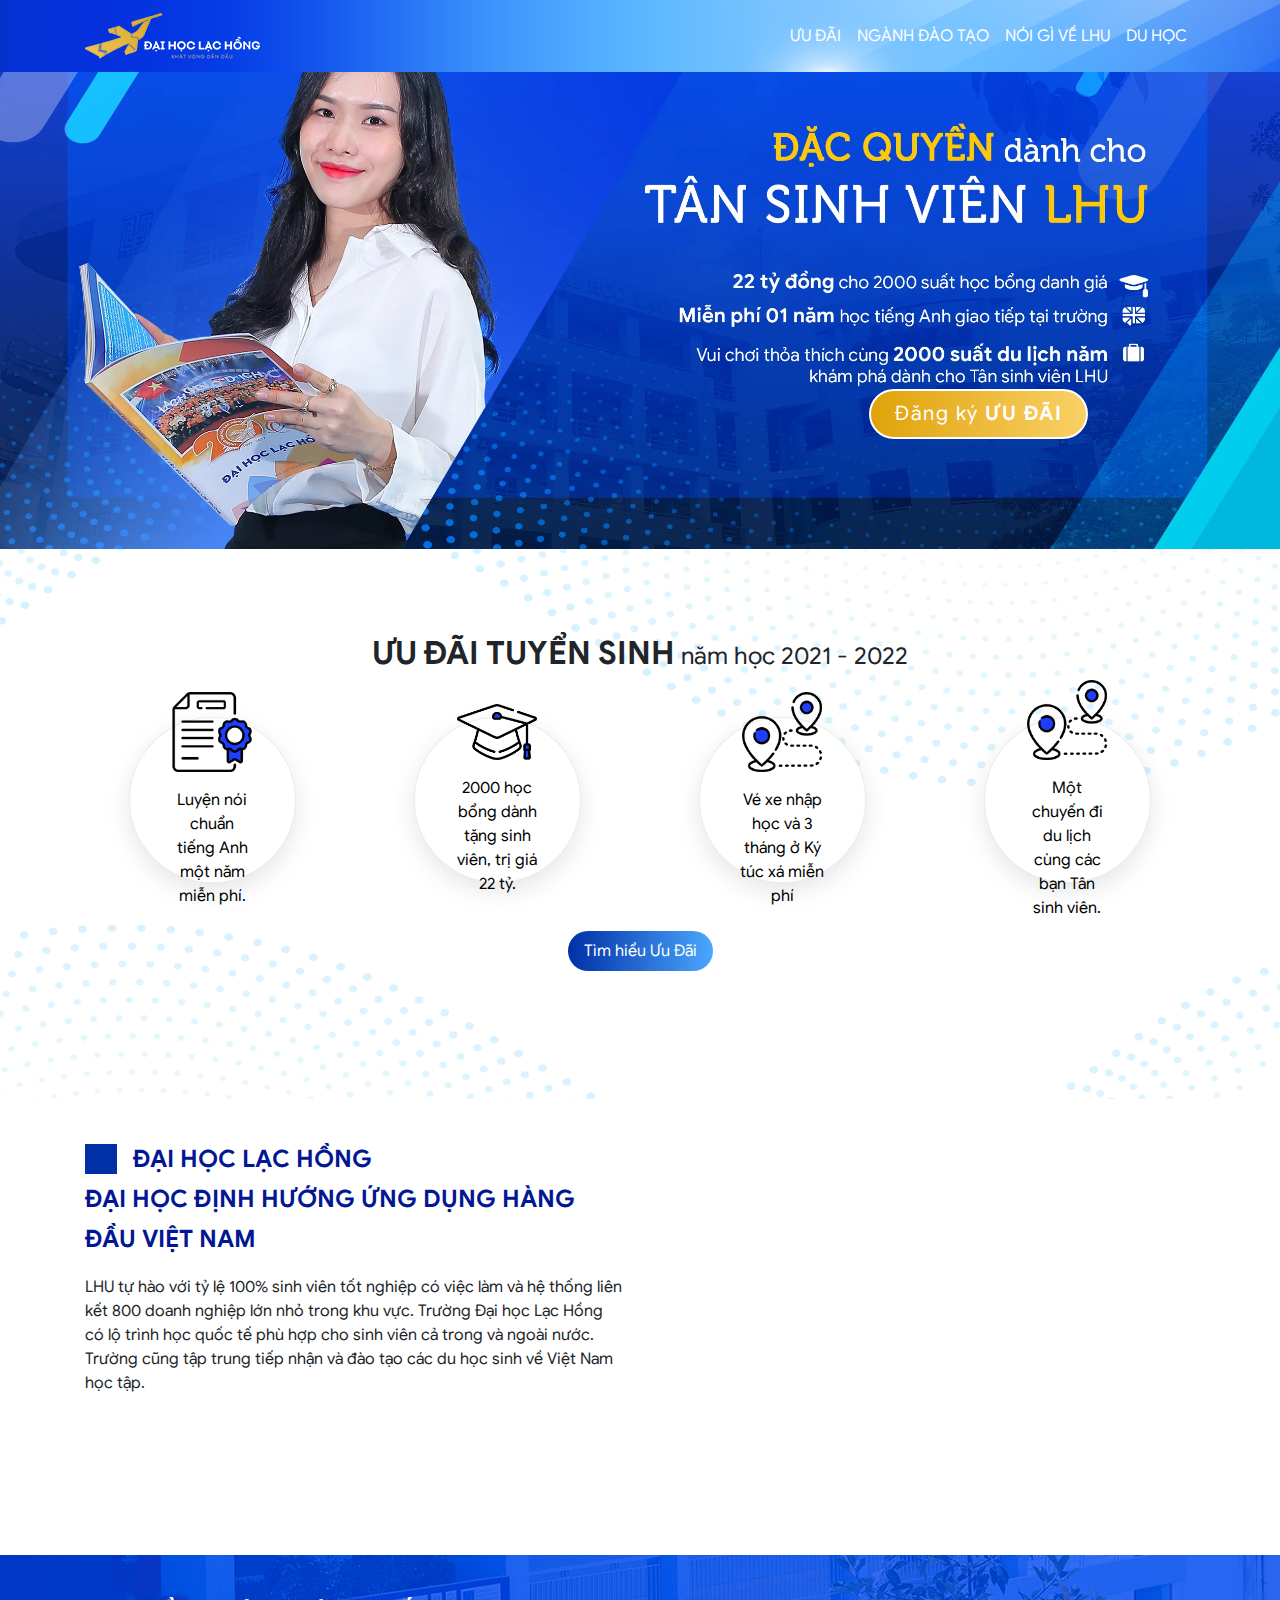
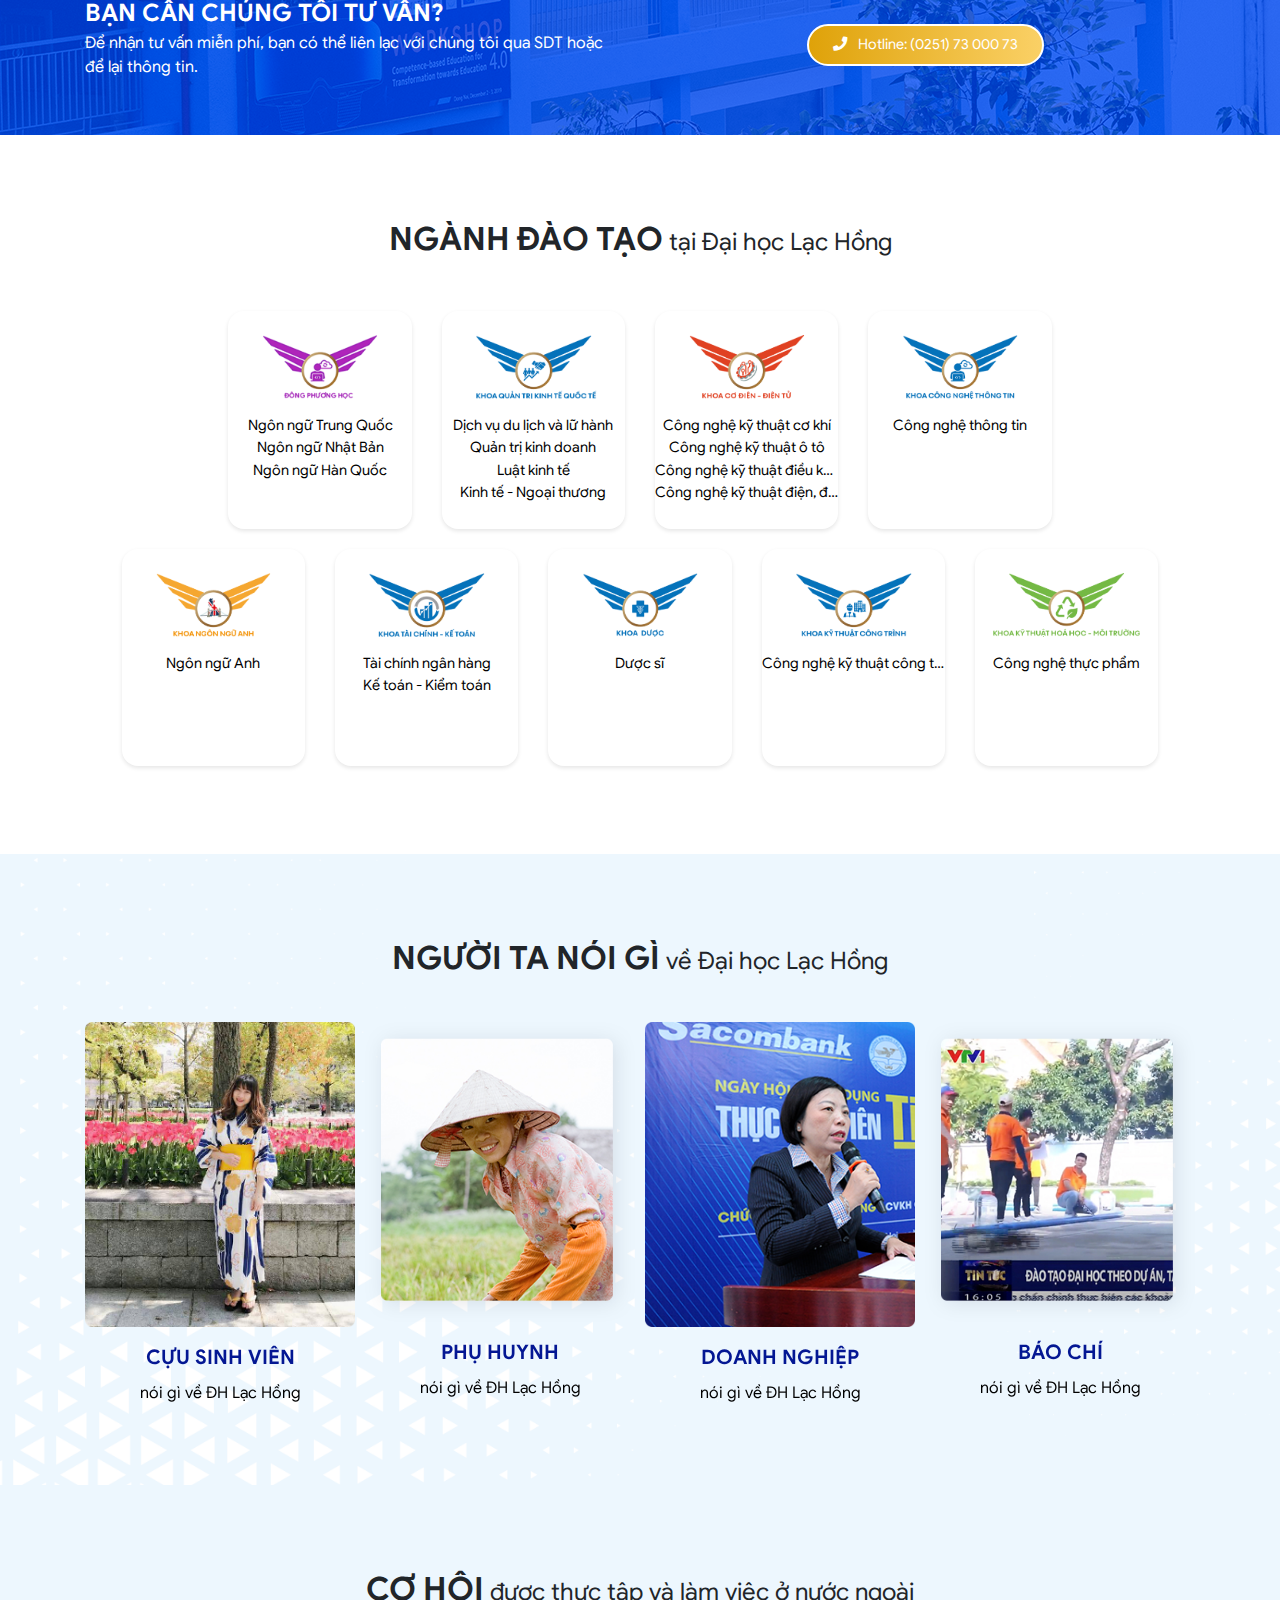
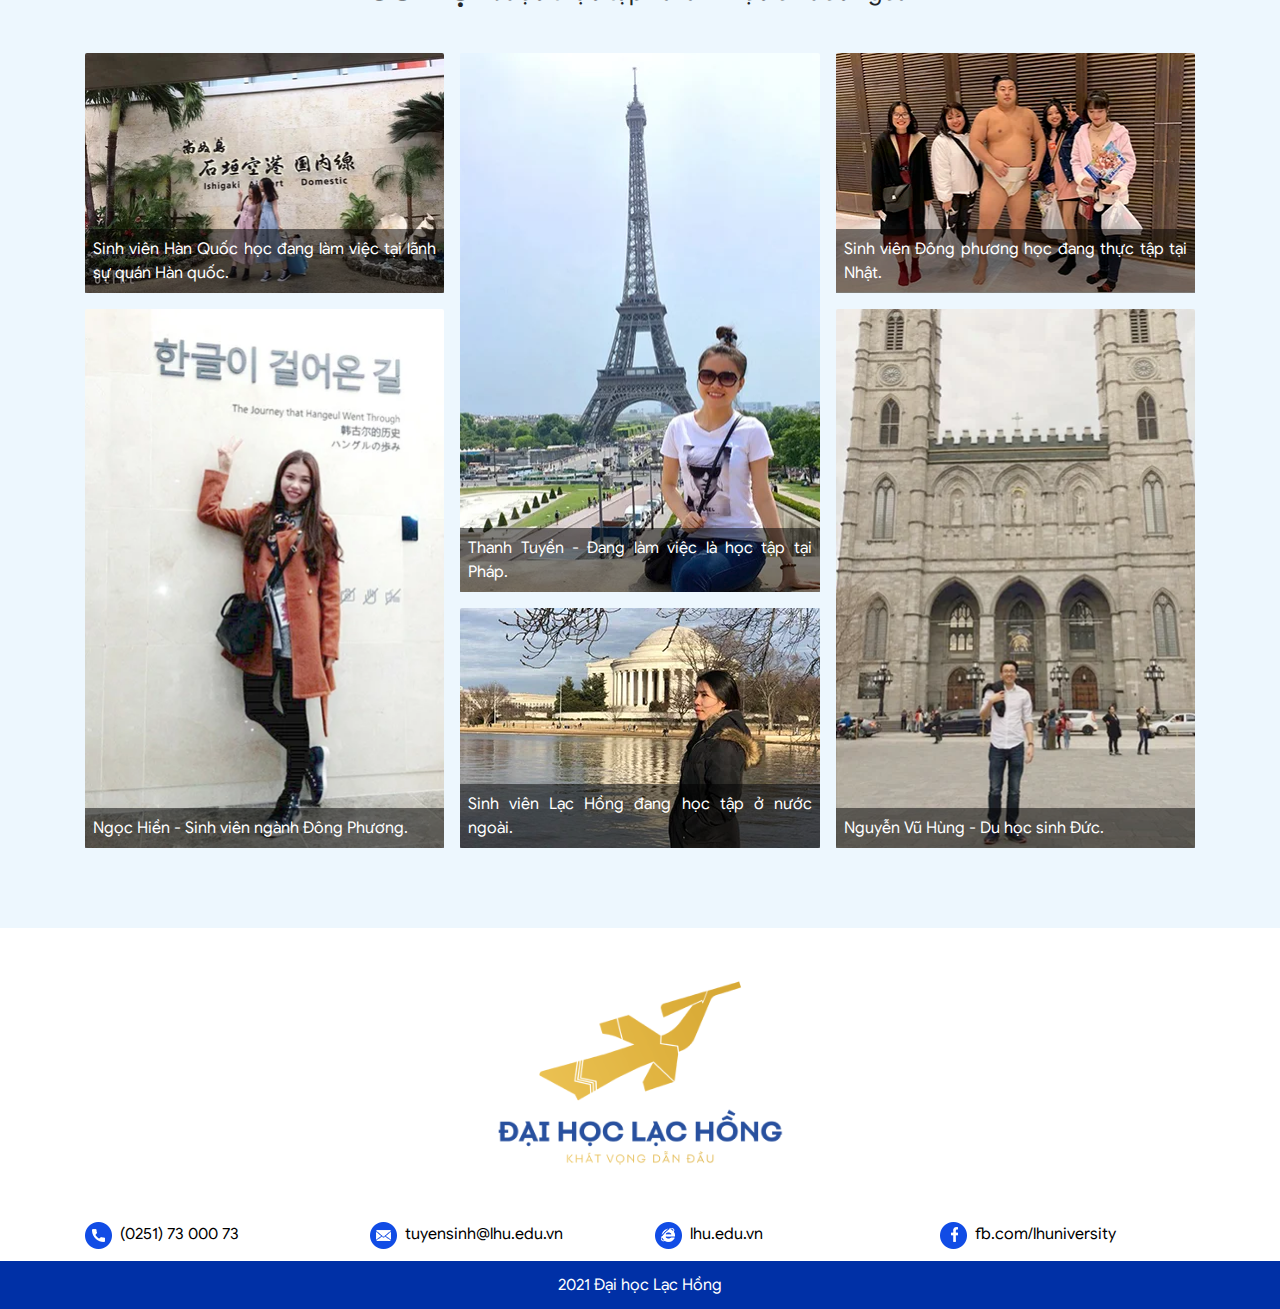
==== index.html @ 4bad7e20 "thay doi popup" ====
<!DOCTYPE html>
<html lang="en">
  <head>
    <meta charset="UTF-8" />
    <meta name="viewport" content="width=device-width, initial-scale=1.0" />
    <meta http-equiv="X-UA-Compatible" content="ie=edge" />
    <title>Tuyển sinh - Đại học Lạc Hồng 2021, 2022</title>
    <meta name="title" content="Đại học Lạc Hồng - Tuyển sinh 2021, 2022" />
    <meta
      name="description"
      content="Đại học Lạc Hồng - Tuyển sinh 2021, 2022"
    />
    <!-- Open Graph / Facebook -->
    <meta property="og:type" content="website" />
    <meta property="og:url" content="https://tuyensinh.lhu.edu.vn/" />
    <meta property="og:title" content="Đại học Lạc Hồng - Tuyển sinh 2021" />
    <meta
      property="og:description"
      content="Đại học Lạc Hồng - Tuyển sinh 2021, 2022"
    />
    <meta
      property="og:image"
      content="https://tuyensinh.lhu.edu.vn/seo/lac-hong-tuyen-sinh.jpg"
    />

    <!-- Twitter -->
    <meta property="twitter:card" content="summary_large_image" />
    <meta property="twitter:url" content="https://tuyensinh.lhu.edu.vn/" />
    <meta
      property="twitter:title"
      content="Đại học Lạc Hồng - Tuyển sinh 2021"
    />
    <meta
      property="twitter:description"
      content="Đại học Lạc Hồng - Tuyển sinh 2021, 2022"
    />
    <meta
      property="twitter:image"
      content="https://tuyensinh.lhu.edu.vn/seo/lac-hong-tuyen-sinh.jpg"
    />

    <link rel="shortcut icon" type="image/png" href="assets/img/ico.png" />
    <link rel="stylesheet" href="assets/css/style.css" />
    <link rel="stylesheet" href="assets/css/style_mobile.css" />
    <link
      rel="stylesheet"
      href="https://maxcdn.bootstrapcdn.com/bootstrap/4.0.0/css/bootstrap.min.css"
    />
    <link
      rel="stylesheet"
      href="https://cdnjs.cloudflare.com/ajax/libs/font-awesome/5.15.2/css/all.min.css"
    />

    <!-- Carousel slider -->
    <link
      rel="stylesheet"
      href="assets/owlcarousel/assets/owl.carousel.min.css"
    />
    <link
      rel="stylesheet"
      href="assets/owlcarousel/assets/owl.theme.default.min.css"
    />
    <script src="https://cdnjs.cloudflare.com/ajax/libs/jquery/3.5.1/jquery.min.js"></script>

    <script>
      (function (w, d, s, l, i) {
        w[l] = w[l] || [];
        w[l].push({
          "gtm.start": new Date().getTime(),
          event: "gtm.js",
        });
        var f = d.getElementsByTagName(s)[0],
          j = d.createElement(s),
          dl = l != "dataLayer" ? "&l=" + l : "";
        j.async = true;
        j.src = "https://www.googletagmanager.com/gtm.js?id=" + i + dl;
        f.parentNode.insertBefore(j, f);
      })(window, document, "script", "dataLayer", "GTM-WT8KRJ3");
    </script>
  </head>

  <body>
    <!-- Google Tag Manager (noscript) -->
    <noscript
      ><iframe
        src="https://www.googletagmanager.com/ns.html?id=GTM-WT8KRJ3"
        height="0"
        width="0"
        style="display: none; visibility: hidden"
      ></iframe
    ></noscript>
    <!-- End Google Tag Manager (noscript) -->

    <header>
      <nav class="navbar navbar-expand-lg navbar-dark bg-light">
        <div class="container">
          <a class="navbar-brand" href="https://lhu.edu.vn" target="_blank"
            ><img src="assets/img/header/logo.png" alt="Đại học Lạc Hồng"
          /></a>
          <button
            class="navbar-toggler"
            type="button"
            data-toggle="collapse"
            data-target="#navbarTogglerDemo03"
            aria-controls="navbarTogglerDemo03"
            aria-expanded="false"
            aria-label="Toggle navigation"
          >
            <span class="navbar-toggler-icon"></span>
          </button>

          <div
            class="collapse navbar-collapse"
            id="navbarTogglerDemo03"
            data-toggle="collapse"
            data-target=".navbar-collapse"
          >
            <div class="mr-auto"></div>
            <ul class="navbar-nav">
              <li class="nav-item">
                <a class="nav-link" href="#uu-dai">ưu đãi</a>
              </li>
              <li class="nav-item">
                <a class="nav-link" href="#nganh-dao-tao">ngành đào tạo</a>
              </li>
              <li class="nav-item">
                <a class="nav-link" href="#noi-gi">nói gì về lhu</a>
              </li>
              <li class="nav-item">
                <a class="nav-link" href="#du-hoc">du học</a>
              </li>
            </ul>
          </div>
        </div>
      </nav>

      <div id="header-banner">
        <div class="w-100 position-relative">
          <img
            class="img-fluid w-100 d-md-block d-none"
            src="assets/img/header/banner2c.webp"
            alt="Banner Tuyen Sinh"
          />
          <img
            class="img-fluid w-100 d-md-none d-block"
            src="assets/img/header/banner-mobile.webp"
            alt="Banner Tuyen Sinh"
          />
          <div class="btn-dangkyuudai">
            <a
              id="btn-dangkyuudai-banner"
              href="http://dangky.dhlh.vn/"
              class="btn-action d-block"
              target="_blank"
              >Đăng ký <span> ưu đãi</span></a
            >
          </div>
        </div>
      </div>
    </header>
    <main>
      <!-- 1 -->
      <section id="uu-dai">
        <div class="header-section-title">
          <span class="upper-text">ưu đãi tuyển sinh</span>
          năm học 2021 - 2022
        </div>
        <div class="container">
          <div class="row">
            <div class="col-md-6 col-lg-3">
              <a
                href="#"
                class="card1-circle"
                data-toggle="modal"
                data-target="#model1"
              >
                <div class="card1-thumbnail">
                  <img
                    src="assets/img/body/1-uudai/1.png"
                    alt="Học bổng tiếng Anh"
                    srcset=""
                  />
                </div>
                <div class="card1-title">
                  Luyện nói chuẩn tiếng Anh một năm miễn phí.
                </div>
              </a>

              <!-- Modal -->
              <div
                class="modal fade"
                id="model1"
                tabindex="-1"
                role="dialog"
                aria-labelledby="exampleModalLabel"
                aria-hidden="true"
              >
                <div
                  class="modal-dialog modal-lg modal-dialog-centered"
                  role="document"
                >
                  <div class="modal-content">
                    <div class="modal-header">
                      <h5 class="modal-title" id="exampleModalLabel">
                        Học bổng tiếng Anh
                      </h5>
                      <button
                        type="button"
                        class="close"
                        data-dismiss="modal"
                        aria-label="Close"
                      >
                        <span aria-hidden="true">&times;</span>
                      </button>
                    </div>
                    <div class="modal-body">
                      <a
                        href="https://ts.lhu.edu.vn/640/37088/Dai-hoc-Lac-Hong-tang-2000-suat-luyen-noi-Tieng-Anh-chat-luong-cao-tri-gia-5-ty-dong-cho-Tan-sinh-vien-nam-hoc-20212022.html"
                        target="_blank"
                        ><img
                          class="mx-auto w-100 d-md-block d-none"
                          src="assets/img/body/1-uudai/modal1/desk.png"
                        />

                        <img
                          class="mx-auto w-100 d-md-none d-block"
                          src="assets/img/body/1-uudai/modal1/mobile.png"
                        />
                      </a>
                    </div>
                    <!-- <div class="modal-footer"></div> -->
                  </div>
                </div>
              </div>
            </div>
            <div class="col-md-6 col-lg-3">
              <a
                href="#"
                class="card1-circle"
                data-toggle="modal"
                data-target="#model2"
              >
                <div class="card1-thumbnail">
                  <img
                    src="assets/img/body/1-uudai/2.png"
                    alt="Học vổng nhập học"
                    srcset=""
                  />
                </div>
                <div class="card1-title">
                  2000 học bổng dành tặng sinh viên, trị giá 22 tỷ.
                </div>
              </a>
              <!-- Modal -->
              <div
                class="modal fade"
                id="model2"
                tabindex="-1"
                role="dialog"
                aria-labelledby="exampleModalLabel"
                aria-hidden="true"
              >
                <div
                  class="modal-dialog modal-lg modal-dialog-centered"
                  role="document"
                >
                  <div class="modal-content">
                    <div class="modal-header">
                      <h5 class="modal-title" id="exampleModalLabel">
                        2000 Học bổng giá trị
                      </h5>
                      <button
                        type="button"
                        class="close"
                        data-dismiss="modal"
                        aria-label="Close"
                      >
                        <span aria-hidden="true">&times;</span>
                      </button>
                    </div>
                    <div class="modal-body">
                      <a
                        href="https://ts.lhu.edu.vn/640/37149/Dai-hoc-Lac-Hong-tang-2000-hoc-bong-tri-gia-22-ty-cho-Tan-sinh-vien-khoa-2021.html"
                        target="_blank"
                        ><img
                          class="mx-auto w-100 d-md-block d-none"
                          src="assets/img/body/1-uudai/modal2/desk.png" />
                        <img
                          class="mx-auto w-100 d-md-none d-block"
                          src="assets/img/body/1-uudai/modal2/mobile.png"
                      /></a>
                    </div>
                  </div>
                </div>
              </div>
            </div>
            <div class="col-md-6 col-lg-3">
              <a
                href="#"
                class="card1-circle"
                data-toggle="modal"
                data-target="#model3"
              >
                <div class="card1-thumbnail">
                  <img
                    src="assets/img/body/1-uudai/3.png"
                    alt="Một chuyến du lịch"
                    srcset=""
                  />
                </div>
                <div class="card1-title">
                  Vé xe nhập học và 3 tháng ở Ký túc xá miễn phí
                </div>
              </a>

              <!-- Modal -->
              <div
                class="modal fade"
                id="model3"
                tabindex="-1"
                role="dialog"
                aria-labelledby="exampleModalLabel"
                aria-hidden="true"
              >
                <div
                  class="modal-dialog modal-lg modal-dialog-centered"
                  role="document"
                >
                  <div class="modal-content">
                    <div class="modal-header">
                      <h5 class="modal-title" id="exampleModalLabel">
                        Du lịch trải nghiệm
                      </h5>
                      <button
                        type="button"
                        class="close"
                        data-dismiss="modal"
                        aria-label="Close"
                      >
                        <span aria-hidden="true">&times;</span>
                      </button>
                    </div>
                    <div class="modal-body">
                      <a
                        href="https://ts.lhu.edu.vn/640/37090/Nam-hoc-20212022-Dai-hoc-Lac-Hong-tang-tien-mua-ve-xeve-may-bay-va-mien-phi-3-thang-ky-tuc-xa.html"
                        target="_blank"
                      >
                        <img
                          class="mx-auto w-100 d-md-block d-none"
                          src="assets/img/body/1-uudai/modal3/desk.png"
                        />

                        <img
                          class="mx-auto w-100 d-md-none d-block"
                          src="assets/img/body/1-uudai/modal3/mobile.png"
                        />
                      </a>
                    </div>
                  </div>
                </div>
              </div>
            </div>
            <div class="col-md-6 col-lg-3">
              <a
                href="#"
                class="card1-circle"
                data-toggle="modal"
                data-target="#model3"
              >
                <div class="card1-thumbnail">
                  <img
                    src="assets/img/body/1-uudai/3.png"
                    alt="Một chuyến du lịch"
                    srcset=""
                  />
                </div>
                <div class="card1-title">
                  Một chuyến đi du lịch cùng các bạn Tân sinh viên.
                </div>
              </a>

              <!-- Modal -->
              <div
                class="modal fade"
                id="model3"
                tabindex="-1"
                role="dialog"
                aria-labelledby="exampleModalLabel"
                aria-hidden="true"
              >
                <div
                  class="modal-dialog modal-lg modal-dialog-centered"
                  role="document"
                >
                  <div class="modal-content">
                    <div class="modal-header">
                      <h5 class="modal-title" id="exampleModalLabel">
                        Du lịch trải nghiệm
                      </h5>
                      <button
                        type="button"
                        class="close"
                        data-dismiss="modal"
                        aria-label="Close"
                      >
                        <span aria-hidden="true">&times;</span>
                      </button>
                    </div>
                    <div class="modal-body">
                      <a
                        href="https://ts.lhu.edu.vn/640/37090/Nam-hoc-20212022-Dai-hoc-Lac-Hong-tang-tien-mua-ve-xeve-may-bay-va-mien-phi-3-thang-ky-tuc-xa.html"
                        target="_blank"
                      >
                        <img
                          class="mx-auto w-100 d-md-block d-none"
                          src="assets/img/body/1-uudai/modal3/desk.png"
                        />

                        <img
                          class="mx-auto w-100 d-md-none d-block"
                          src="assets/img/body/1-uudai/modal3/mobile.png"
                        />
                      </a>
                    </div>
                  </div>
                </div>
              </div>
            </div>
          </div>
          <div class="text-center">
            <a
              id="btn-uudai"
              class="d-inline-block btn-action my-5"
              target="_blank"
              href="http://dangky.dhlh.vn/"
              >Tìm hiểu Ưu Đãi</a
            >
          </div>
        </div>
      </section>

      <!-- 7 -->
      <section id="gioi-thieu">
        <div class="container">
          <div class="row">
            <div
              class="col-md-6 d-flex justify-content-around align-items-center mb-md-none mb-5"
            >
              <div class="gioi-thieu-text">
                <div class="gioi-thieu-header">
                  <span class="mark"></span>
                  đại học lạc hồng
                  <br />
                  đại học định hướng ứng dụng hàng đầu việt nam
                </div>
                <div class="gioi-thieu-des">
                  LHU tự hào với tỷ lệ 100% sinh viên tốt nghiệp có việc làm và
                  hệ thống liên kết 800 doanh nghiệp lớn nhỏ trong khu vực.
                  Trường Đại học Lạc Hồng có lộ trình học quốc tế phù hợp cho
                  sinh viên cả trong và ngoài nước. Trường cũng tập trung tiếp
                  nhận và đào tạo các du học sinh về Việt Nam học tập.
                </div>
                <!-- <a id="btn-chitiet" class="btn-action" href="">Chi tiết</a> -->
              </div>
            </div>
            <div class="col-md-6">
              <div class="embed-responsive embed-responsive-16by9">
                <iframe
                  class="embed-responsive-item"
                  src="https://www.youtube.com/embed/0xtSxFWiHKU"
                  frameborder="0"
                  allow="accelerometer; autoplay; clipboard-write; encrypted-media; gyroscope; picture-in-picture"
                  allowfullscreen
                ></iframe>
              </div>
            </div>
          </div>
        </div>
      </section>

      <!-- 4 -->
      <section id="tu-van">
        <div class="container">
          <div class="row text-white">
            <div class="col-12 col-md-6">
              <div class="ban-can-tu-van">BẠN CẦN CHÚNG TÔI TƯ VẤN?</div>
              <p>
                Để nhận tư vấn miễn phí, bạn có thể liên lạc với chúng tôi qua
                SDT hoặc để lại thông tin.
              </p>
            </div>
            <div class="col-12 col-md-6">
              <div
                class="w-100 h-100 d-flex justify-content-center align-items-center"
              >
                <a
                  id="btn-hotline"
                  href="tel:0251 73 000 73"
                  class="btn-action text-white"
                  ><i class="fas fa-phone mr-2"></i> Hotline: (0251) 73 000
                  73</a
                >
              </div>
            </div>
          </div>
        </div>
      </section>

      <!-- 5 -->
      <section id="nganh-dao-tao">
        <div class="header-section-title">
          <span class="upper-text">ngành đào tạo</span>
          tại Đại học Lạc Hồng
        </div>
        <div class="container-fluid">
          <div class="row justify-content-center mb-md-1">
            <div class="col-12 col-md-6 col-lg-2 my-2">
              <a href="https://dp.lhu.edu.vn/" target="_blank">
                <div class="nganh-item">
                  <div class="nganh-logo">
                    <img
                      src="assets/img/body/5-nganhhoc/khongnen/4a.png"
                      alt="Khoa Đông Phương"
                    />
                  </div>
                  <div class="nganh-title">Ngôn ngữ Trung Quốc</div>
                  <div class="nganh-title">Ngôn ngữ Nhật Bản</div>
                  <div class="nganh-title">Ngôn ngữ Hàn Quốc</div>
                  <div class="nganh-title"></div>
                </div>
              </a>
            </div>
            <div class="col-12 col-md-6 col-lg-2 my-2">
              <a href="https://qt.lhu.edu.vn/" target="_blank">
                <div class="nganh-item">
                  <div class="nganh-logo">
                    <img
                      src="assets/img/body/5-nganhhoc/khongnen/9a.png"
                      alt="Khoa Quản trị Kinh tế Quốc tế"
                    />
                  </div>
                  <div class="nganh-title">Dịch vụ du lịch và lữ hành</div>
                  <div class="nganh-title">Quản trị kinh doanh</div>
                  <div class="nganh-title">Luật kinh tế</div>
                  <div class="nganh-title">Kinh tế - Ngoại thương</div>
                </div>
              </a>
            </div>
            <div class="col-12 col-md-6 col-lg-2 my-2">
              <a href="https://codien.lhu.edu.vn/" target="_blank">
                <div class="nganh-item">
                  <div class="nganh-logo">
                    <img
                      src="assets/img/body/5-nganhhoc/khongnen/2a.png"
                      alt="Khoa Cơ điện - Điện tử"
                    />
                  </div>
                  <div class="nganh-title">Công nghệ kỹ thuật cơ khí</div>
                  <div class="nganh-title">Công nghệ kỹ thuật ô tô</div>
                  <div class="nganh-title">
                    Công nghệ kỹ thuật điều khiển & tự động hóa
                  </div>
                  <div class="nganh-title">
                    Công nghệ kỹ thuật điện, điện tử
                  </div>
                </div>
              </a>
            </div>
            <div class="col-12 col-md-6 col-lg-2 my-2">
              <a href="https://cs.lhu.edu.vn/" target="_blank">
                <div class="nganh-item">
                  <div class="nganh-logo">
                    <img
                      src="assets/img/body/5-nganhhoc/khongnen/5a.png"
                      alt="Khoa Công Nghệ Thông Tin"
                    />
                  </div>
                  <div class="nganh-title">Công nghệ thông tin</div>
                  <div class="nganh-title"></div>
                  <div class="nganh-title"></div>
                  <div class="nganh-title"></div>
                </div>
              </a>
            </div>
          </div>
          <div class="row justify-content-center mt-md-1">
            <div class="col-12 col-md-6 col-lg-2 my-2">
              <a href="https://ed.lhu.edu.vn/" target="_blank"
                ><div class="nganh-item">
                  <div class="nganh-logo">
                    <img
                      src="assets/img/body/5-nganhhoc/khongnen/3a.png"
                      alt="Khoa Ngôn Ngữ Anh"
                    />
                  </div>
                  <div class="nganh-title">Ngôn ngữ Anh</div>
                  <div class="nganh-title"></div>
                  <div class="nganh-title"></div>
                  <div class="nganh-title"></div></div
              ></a>
            </div>
            <div class="col-12 col-md-6 col-lg-2 my-2">
              <a href="https://tckt.lhu.edu.vn/" target="_blank">
                <div class="nganh-item">
                  <div class="nganh-logo">
                    <img
                      src="assets/img/body/5-nganhhoc/khongnen/8a.png"
                      alt="Khoa Tài chính Kế toán"
                    />
                  </div>
                  <div class="nganh-title">Tài chính ngân hàng</div>
                  <div class="nganh-title">Kế toán - Kiểm toán</div>
                  <div class="nganh-title"></div>
                  <div class="nganh-title"></div>
                </div>
              </a>
            </div>
            <div class="col-12 col-md-6 col-lg-2 my-2">
              <a href="https://duoc.lhu.edu.vn/" target="_blank">
                <div class="nganh-item">
                  <div class="nganh-logo">
                    <img
                      src="assets/img/body/5-nganhhoc/khongnen/7a.png"
                      alt="Khoa Dược"
                    />
                  </div>
                  <div class="nganh-title">Dược sĩ</div>
                  <div class="nganh-title"></div>
                  <div class="nganh-title"></div>
                  <div class="nganh-title"></div>
                </div>
              </a>
            </div>
            <div class="col-12 col-md-6 col-lg-2 my-2">
              <a href="https://kc.lhu.edu.vn/" target="_blank">
                <div class="nganh-item">
                  <div class="nganh-logo">
                    <img
                      src="assets/img/body/5-nganhhoc/khongnen/6a.png"
                      alt="Khoa Kỹ Thuật Công Trình"
                    />
                  </div>
                  <div class="nganh-title">
                    Công nghệ kỹ thuật công trình xây dựng
                  </div>
                  <div class="nganh-title"></div>
                  <div class="nganh-title"></div>
                  <div class="nganh-title"></div>
                </div>
              </a>
            </div>

            <div class="col-12 col-md-6 col-lg-2 my-2">
              <a href="https://cee.lhu.edu.vn/" target="_blank">
                <div class="nganh-item">
                  <div class="nganh-logo">
                    <img
                      src="assets/img/body/5-nganhhoc/khongnen/1a.png"
                      alt="Khoa Kỹ thuật Hóa học & Môi trường"
                    />
                  </div>
                  <div class="nganh-title">Công nghệ thực phẩm</div>
                  <div class="nganh-title"></div>
                  <div class="nganh-title"></div>
                  <div class="nganh-title"></div></div
              ></a>
            </div>
          </div>
        </div>
      </section>

      <!-- 6 -->
      <section id="noi-gi">
        <div class="header-section-title">
          <span class="upper-text">người ta nói gì</span> về Đại học Lạc Hồng
        </div>
        <div class="container">
          <div class="owl-carousel">
            <a href="#" class="noi-gi-item">
              <div class="noi-gi-thumb">
                <img
                  src="assets/img/body/6-noigi/cuusinhvien.png"
                  alt=""
                  srcset=""
                />
              </div>
              <div class="noi-gi-body">
                <div class="noi-gi-title">cựu sinh viên</div>
                <div class="noi-gi-des">nói gì về ĐH Lạc Hồng</div>
              </div>
            </a>
            <a href="#" class="noi-gi-item">
              <div class="noi-gi-thumb">
                <img
                  src="assets/img/body/6-noigi/phuhuynh.png"
                  alt=""
                  srcset=""
                />
              </div>
              <div class="noi-gi-body">
                <div class="noi-gi-title">Phụ huynh</div>
                <div class="noi-gi-des">nói gì về ĐH Lạc Hồng</div>
              </div>
            </a>
            <a
              href="https://www.facebook.com/watch/?v=1262688307210517"
              class="noi-gi-item"
              target="_blank"
            >
              <div class="noi-gi-thumb">
                <img
                  src="assets/img/body/6-noigi/doanhnghiep.png"
                  alt=""
                  srcset=""
                />
              </div>
              <div class="noi-gi-body">
                <div class="noi-gi-title">Doanh nghiệp</div>
                <div class="noi-gi-des">nói gì về ĐH Lạc Hồng</div>
              </div>
            </a>

            <a href="#" class="noi-gi-item">
              <div class="noi-gi-thumb">
                <img
                  src="assets/img/body/6-noigi/baochi.png"
                  alt=""
                  srcset=""
                />
              </div>
              <div class="noi-gi-body">
                <div class="noi-gi-title">Báo chí</div>
                <div class="noi-gi-des">nói gì về ĐH Lạc Hồng</div>
              </div>
            </a>
          </div>
        </div>
      </section>

      <!-- 8 -->
      <section id="du-hoc">
        <div class="header-section-title">
          <span class="upper-text">cơ hội</span> được thực tập và làm việc ở
          nước ngoài
        </div>
        <div class="container">
          <div class="gallery">
            <div class="mb-3 position-relative">
              <img
                class="img-fluid"
                src="assets/img/body/8-duhoc/1.webp"
                alt="Du học sinh"
              />
              <div class="bottom-text">
                Sinh viên Hàn Quốc học đang làm việc tại lãnh sự quán Hàn quốc.
              </div>
            </div>
            <div class="mb-3 mb-md-0 position-relative">
              <img
                class="img-fluid"
                src="assets/img/body/8-duhoc/2-ngochien.webp"
                alt="Du học sinh"
              />
              <div class="bottom-text">
                Ngọc Hiền - Sinh viên ngành Đông Phương.
              </div>
            </div>
            <div class="mb-3 position-relative">
              <img
                class="img-fluid"
                src="assets/img/body/8-duhoc/3-thanhtuyen.webp"
                alt="Du học sinh"
              />
              <div class="bottom-text">
                Thanh Tuyền - Đang làm việc là học tập tại Pháp.
              </div>
            </div>
            <div class="mb-3 mb-md-0 position-relative">
              <img
                class="img-fluid"
                src="assets/img/body/8-duhoc/4.webp"
                alt="Du học sinh"
              />
              <div class="bottom-text">
                Sinh viên Lạc Hồng đang học tập ở nước ngoài.
              </div>
            </div>
            <div class="mb-3 position-relative">
              <img
                class="img-fluid"
                src="assets/img/body/8-duhoc/5.webp"
                alt="Du học sinh"
              />
              <div class="bottom-text">
                Sinh viên Đông phương học đang thực tập tại Nhật.
              </div>
            </div>
            <div class="mb-3 mb-md-0 position-relative">
              <img
                class="img-fluid"
                src="assets/img/body/8-duhoc/6-nguyenvuhung.webp"
                alt="Du học sinh"
              />
              <div class="bottom-text">Nguyễn Vũ Hùng - Du học sinh Đức.</div>
            </div>
          </div>
        </div>
      </section>
    </main>
    <footer>
      <div class="footer-brand my-5">
        <img src="assets/img/footer/logo.png" alt="Đại học Lạc Hồng" />
      </div>
      <div class="container mb-2">
        <div class="row">
          <div class="col-md-3 my-1">
            <a href="tel:0251 73 000 73"
              ><img class="mr-2" src="assets/img/footer/call.png" />(0251) 73
              000 73</a
            >
          </div>
          <div class="col-md-3 my-1">
            <a href=""
              ><img
                class="mr-2"
                src="assets/img/footer/mail.png"
              />tuyensinh@lhu.edu.vn</a
            >
          </div>
          <div class="col-md-3 my-1">
            <a href=""
              ><img class="mr-2" src="assets/img/footer/web.png" />lhu.edu.vn</a
            >
          </div>
          <div class="col-md-3 my-1">
            <a href=""
              ><img
                class="mr-2"
                src="assets/img/footer/fb.png"
              />fb.com/lhuniversity</a
            >
          </div>
        </div>
      </div>
      <div class="footer-copyright">2021 Đại học Lạc Hồng</div>
    </footer>
    <script src="https://cdnjs.cloudflare.com/ajax/libs/jquery/3.4.1/jquery.slim.min.js"></script>
    <script src="https://cdnjs.cloudflare.com/ajax/libs/popper.js/1.16.1/umd/popper.min.js"></script>
    <script src="https://cdnjs.cloudflare.com/ajax/libs/twitter-bootstrap/4.4.1/js/bootstrap.min.js"></script>
    <!-- End Bottstrap script -->
    <script src="assets/owlcarousel/owl.carousel.min.js"></script>
    <script src="assets/js/main.js"></script>
    <!-- webp -->
    <script src="assets/js/webp-hero/polyfills.js"></script>
    <script src="assets/js/webp-hero/webp-hero.bundle.js"></script>
    <script>
      var webpMachine = new webpHero.WebpMachine();
      webpMachine.polyfillDocument();
    </script>
  </body>
</html>
---- assets/css/style.css ----
:root {
  --primary-color: #0030a6;
  --primary-text-color: #041793;
}
@font-face {
  font-family: GoogleSans;
  src: url("font/GoogleSans-Regular.otf") format("opentype");
}

@font-face {
  font-family: GoogleSans;
  font-weight: bold;
  src: url("font/GoogleSans-Bold.otf") format("opentype");
}

html,
body {
  height: 100%;
  scroll-behavior: smooth;
}

/* header */
.spacer {
  flex-grow: 1;
}

.navbar {
  position: fixed !important;
  top: 0;
  left: 0;
  right: 0;
  z-index: 999;
  background-image: url("../img/header/BG.png");
  background-size: cover;
  background-repeat: no-repeat;
  text-transform: uppercase;
}
.nav-item .nav-link {
  color: #fff !important;
}

/* body */
header,
main,
footer {
  font-family: "GoogleSans", sans-serif;
  font-size: 16px;
}
section {
  padding: 2.5rem 0 5rem 0;
}

.header-section-title {
  text-align: center;
  width: 100%;
  font-size: 1.5rem;
  padding: 2.5rem 8px;
}
.header-section-title .upper-text {
  text-transform: uppercase;
  font-size: 2rem;
  font-weight: 800;
}
.btn-dangkyuudai {
  position: absolute;
  bottom: 20%;
  right: 15%;
}
.btn-dangkyuudai a {
  background-image: -webkit-linear-gradient(0deg, #dfa209 0%, #fad065 99%);
  border: 2px solid #fff;
  font-size: 1.25rem;
  letter-spacing: 1.5px;
}
.btn-dangkyuudai a span {
  text-transform: uppercase;
  font-weight: 800;
}

/* 1-uu dai */
#uu-dai {
  background-image: url("../img/body/1-uudai/BG.png");
  background-size: cover;
  background-repeat: no-repeat;
}

.card1-circle {
  border-radius: 50%;
  border: 1px solid rgba(0, 0, 0, 0.075);
  box-shadow: 0 0.5rem 1.5rem rgba(0, 0, 0, 0.1);
  width: 13vw;
  height: 13vw;
  text-align: center;
  display: flex;
  justify-content: center;
  align-items: center;
  flex-direction: column;
  background-color: #fff;
  margin: 0 auto;
  color: #000;
}
.card1-circle:hover {
  text-decoration: none;
}

.card1-thumbnail img {
  width: 80px;
}
.card1-title {
  margin-top: 1rem;
  padding-left: 2.5rem;
  padding-right: 2.5rem;
}

.so-luong-co-han {
  text-align: center;
  margin-top: 1rem;
  font-size: 1.1rem;
  color: var(--primary-color);
}

#btn-uudai,
#btn-tuvan,
#btn-chitiet {
  background-image: linear-gradient(
    to right,
    var(--primary-color) 0%,
    #4ba7fe 100%
  );
  padding: 8px 16px;
  font-size: 1rem;
}

.btn-action {
  border-radius: 36px !important;
  text-decoration: none;
  color: #fff;
  padding: 0.5rem 1.5rem;
  font-size: 0.9rem;
}
.btn-action:hover {
  text-decoration: none;
  color: #fff;
}

.modal {
  padding: 0 !important;
}
.modal .modal-dialog {
  width: 85%;
  max-width: none;
  height: auto;
  margin: 0 auto;
}
.modal .modal-content {
  height: 100%;
  border: 0;
  border-radius: 0;
}
.modal .modal-body {
  overflow-y: auto;
}
/* 2-the manh */

#the-manh {
  background-color: #edf7fe;
  /* padding-left: 3rem;
  padding-right: 3rem; */
}
.card-rect {
  border-radius: 16px;
  width: 100%;
  height: 100%;
  background-color: #fff;
}

.card-rect .card-avatar {
  position: relative;
}

.card-rect .card-avatar div img {
  height: 100%;
  width: 100%;
  border-top-left-radius: 16px;
  border-top-right-radius: 16px;
}

.card-rect .card-avatar .overlay {
  position: absolute;
  width: 100%;
  height: 0;
  background-color: rgba(0, 0, 0, 0.5);
  bottom: 0;
  left: 0;
  right: 0;
  display: flex;
  justify-content: center;
  align-items: center;
  border-top-left-radius: 16px;
  border-top-right-radius: 16px;
  transition-property: all;
  transition-duration: 0.75s;
  transition-timing-function: cubic-bezier(0, 1, 0.5, 1);
  height: 100%;
}

.card-rect .card-avatar:hover .overlay {
  transition-property: all;
  transition-duration: 0.75s;
  transition-timing-function: cubic-bezier(0, 1, 0.5, 1);
  height: 0;
}
.card-rect .card-avatar .overlay:hover {
  transition-property: all;
  transition-duration: 0.75s;
  transition-timing-function: cubic-bezier(0, 1, 0.5, 1);
  height: 0;
}

.card-rect .card-avatar:hover .overlay .overlay-text,
.card-rect .card-avatar .overlay:hover .overlay-text {
  display: none;
}

.card-rect .card-avatar .overlay > div {
  opacity: 0.75;
  color: #ffffffb9;
  font-size: 3.5rem;
  font-weight: bold;
  font-family: "GoogleSans", sans-serif;
}

.card-rect .card-avatar .overlay .overlay-text {
  text-align: center;
  text-transform: uppercase;
}
.card-rect .card-body {
  padding-top: 2rem;
  padding-bottom: 2rem;
}

.card-rect .card-body .card-header1 {
  font-size: 1.5rem;
  margin-bottom: 1rem;
}
.card-rect .card-body .card-header1 span {
  background-color: blue;
  color: #fff;
  padding: 0 5px 0 5px;
  margin-right: 5px;
}

/* 3-co hoi */
.card3-item {
}
.card3-avatar {
  text-align: center;
  margin-bottom: 3rem;
}
.card3-title {
  text-align: center;
  text-transform: uppercase;
  color: var(--primary-text-color);
  font-weight: 700;
  margin: 1rem 0;
}
.card3-description {
  text-align: justify;
}
.card3-link {
  margin-top: 0.5rem;
  text-align: center;
}
/* 4-tu van */
#tu-van {
  background-image: url("../img/body/4-tuvan/BG.png");
  padding: 2.5rem 0 !important;
}
.ban-can-tu-van {
  font-size: 1.5rem;
  font-weight: 700;
}

#btn-hotline {
  background-image: -webkit-linear-gradient(0deg, #dfa209 0%, #fad065 99%);
  border: 2px solid #fff;
}
/* 5-nganh dao tao */
#nganh-dao-tao {
  width: 100%;
}

#nganh-dao-tao a {
  color: #000;
}
#nganh-dao-tao a:hover {
  color: #000;
  text-decoration: none;
}
.nganh-item {
  width: 100%;

  border-radius: 16px;
  box-shadow: 0 0.125rem 0.25rem rgba(0, 0, 0, 0.1);
  padding: 1.5rem 0;
  margin: 0 auto;
}

.nganh-logo {
}
.nganh-logo img {
  max-width: 80%;
  padding-bottom: 1rem;
  display: block;
  margin: 0 auto;
}
.nganh-title {
  text-align: center;
  font-size: 0.9rem;
  width: 100%;
  height: 1.4rem;

  white-space: nowrap;
  overflow: hidden;
  text-overflow: ellipsis;
}

/* 6-noi gi */
#noi-gi {
  background-image: url("../img/body/6-noigi/BG.png");
  background-size: cover;
  background-repeat: no-repeat;
}
.noi-gi-item:hover .noi-gi-des {
  text-decoration: none;
}

.noi-gi-des {
  color: #000;
}

.noi-gi-thumb img {
  max-width: 100%;
}
.noi-gi-body {
  text-align: center;
  margin-top: 1rem;
}
.noi-gi-title {
  color: var(--primary-text-color);
  text-transform: uppercase;
  font-size: 1.25rem;
  font-weight: 650;
  margin-bottom: 0.5rem;
}

/* 7-gioi thieu */
.gioi-thieu-text {
}
.gioi-thieu-header {
  font-size: 1.5rem;
  text-transform: uppercase;
  font-weight: 550;
  color: var(--primary-text-color);
  line-height: 2.5rem;
}
.gioi-thieu-header .mark {
  background-color: var(--primary-color);
  padding: 0 1rem;
  margin-right: 1rem;
}
.gioi-thieu-des {
  margin: 1rem 0 2rem 0;
}
/* 8-du hoc */
#du-hoc {
  background-color: #edf7fe;
}
.gallery {
  column-count: 3;
}
.gallery img {
  border-radius: 2px;
}
.bottom-text {
  position: absolute;
  bottom: 0;
  background-color: rgba(0, 0, 0, 0.5);
  width: 100%;
  font-size: 1rem;
  padding: 8px;
  color: #fff;
  text-align: justify;
}
/* footer */
footer a {
  color: #000;
}
footer a:hover {
  text-decoration: none;
}
.footer-brand {
  width: 100%;
  text-align: center;
}
.footer-brand img {
  width: 300px;
  height: auto;
}
.footer-map {
  margin-bottom: -7px;
}
.footer-map iframe {
  width: 100%;
  height: 33.334vh;
}
.footer-copyright {
  background-color: var(--primary-color);
  line-height: 2rem;
  text-align: center;
  color: #fff;
  padding: 8px 0;
}
---- assets/css/style_mobile.css ----
@media only screen and (max-width: 767px) {
  .card1-circle {
    width: 100%;
    height: 100%;
    margin-top: 3rem;
  }
  /* header */
  .header-section-title {
    font-size: 1.25rem;
  }
  .header-section-title .upper-text {
    font-size: 1.75rem;
    font-weight: 800;
  }
  .btn-dangkyuudai {
    bottom: 52%;
    right: 47%;
  }
  .btn-dangkyuudai a {
    font-size: 0.85rem;
    letter-spacing: 0.5px;
    padding: 0.5rem 1rem;
  }
  .btn-dangkyuudai a span {
    text-transform: uppercase;
    font-weight: 600;
  }

  /* 1-uu dai */
  .card1-circle {
    width: 85vw;
    height: 85vw;
    margin-top: 3rem;
  }
  .modal .modal-dialog {
    width: 100%;
  }

  /* 2-the manh */
  .card-rect .card-avatar .overlay .overlay-text {
    font-size: 2.5rem;
  }

  .card1-thumbnail img {
    width: 48px;
  }
  .so-luong-co-han {
    margin-bottom: 1.5rem;
  }
  /* 5-nganh dao tao */
  .nganh-item {
    width: 90%;
  }
  /* 8-du hoc */
  .gallery {
    column-count: 1;
  }
  /* footer */
  .footer-brand img {
    width: 180px;
    height: auto;
  }
}

@media only screen and (max-width: 960px) {
  /* header */
  .btn-dangkyuudai {
    /* bottom: 12%; */
    /* right: 10%; */
  }
  .btn-dangkyuudai a {
    font-size: 0.85rem;
  }

  /* 1-uu dai */
  .card1-circle {
    width: 100%;
    height: 100%;
    margin-top: 3rem;
  }
  .card1-thumbnail img {
    width: 30%;
  }
}

@media only screen and (max-width: 1023px) {
  .card1-circle {
    width: 220px;
    height: 220px;
    margin-top: 3rem;
  }
}
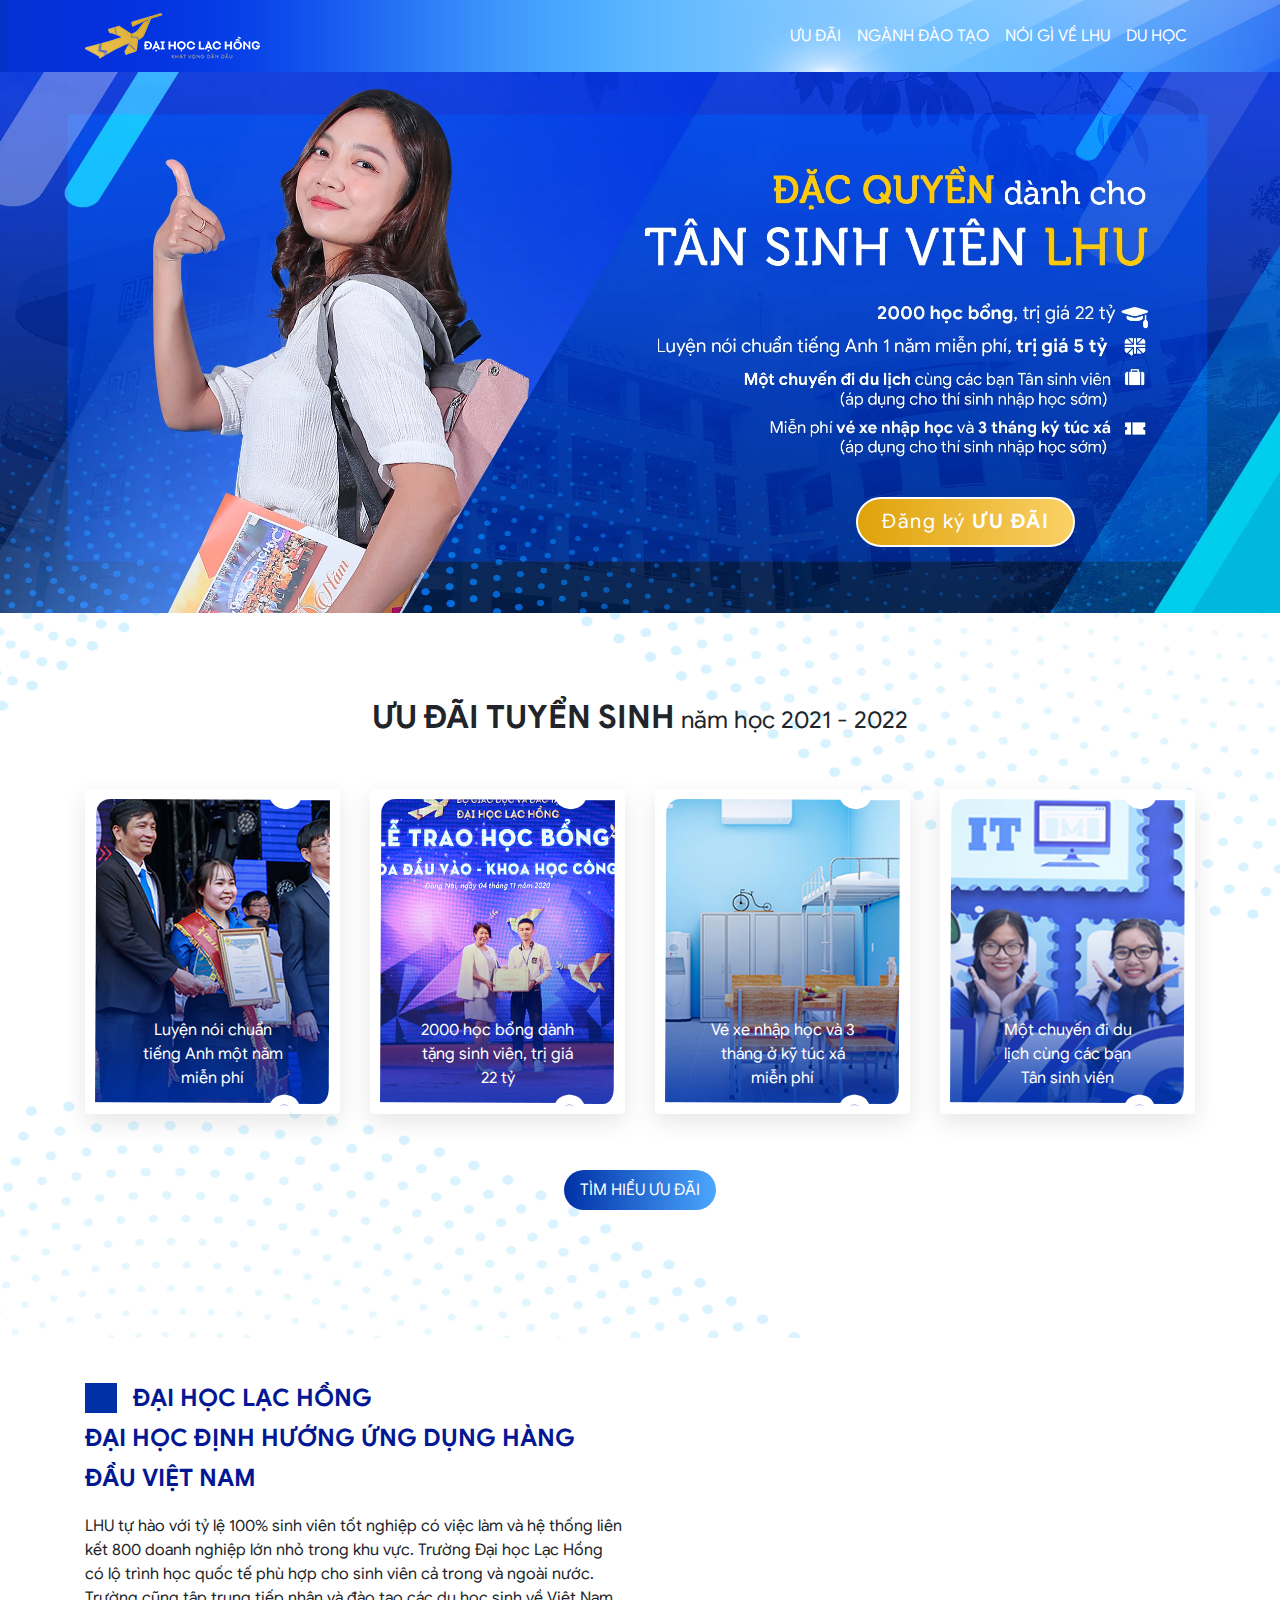
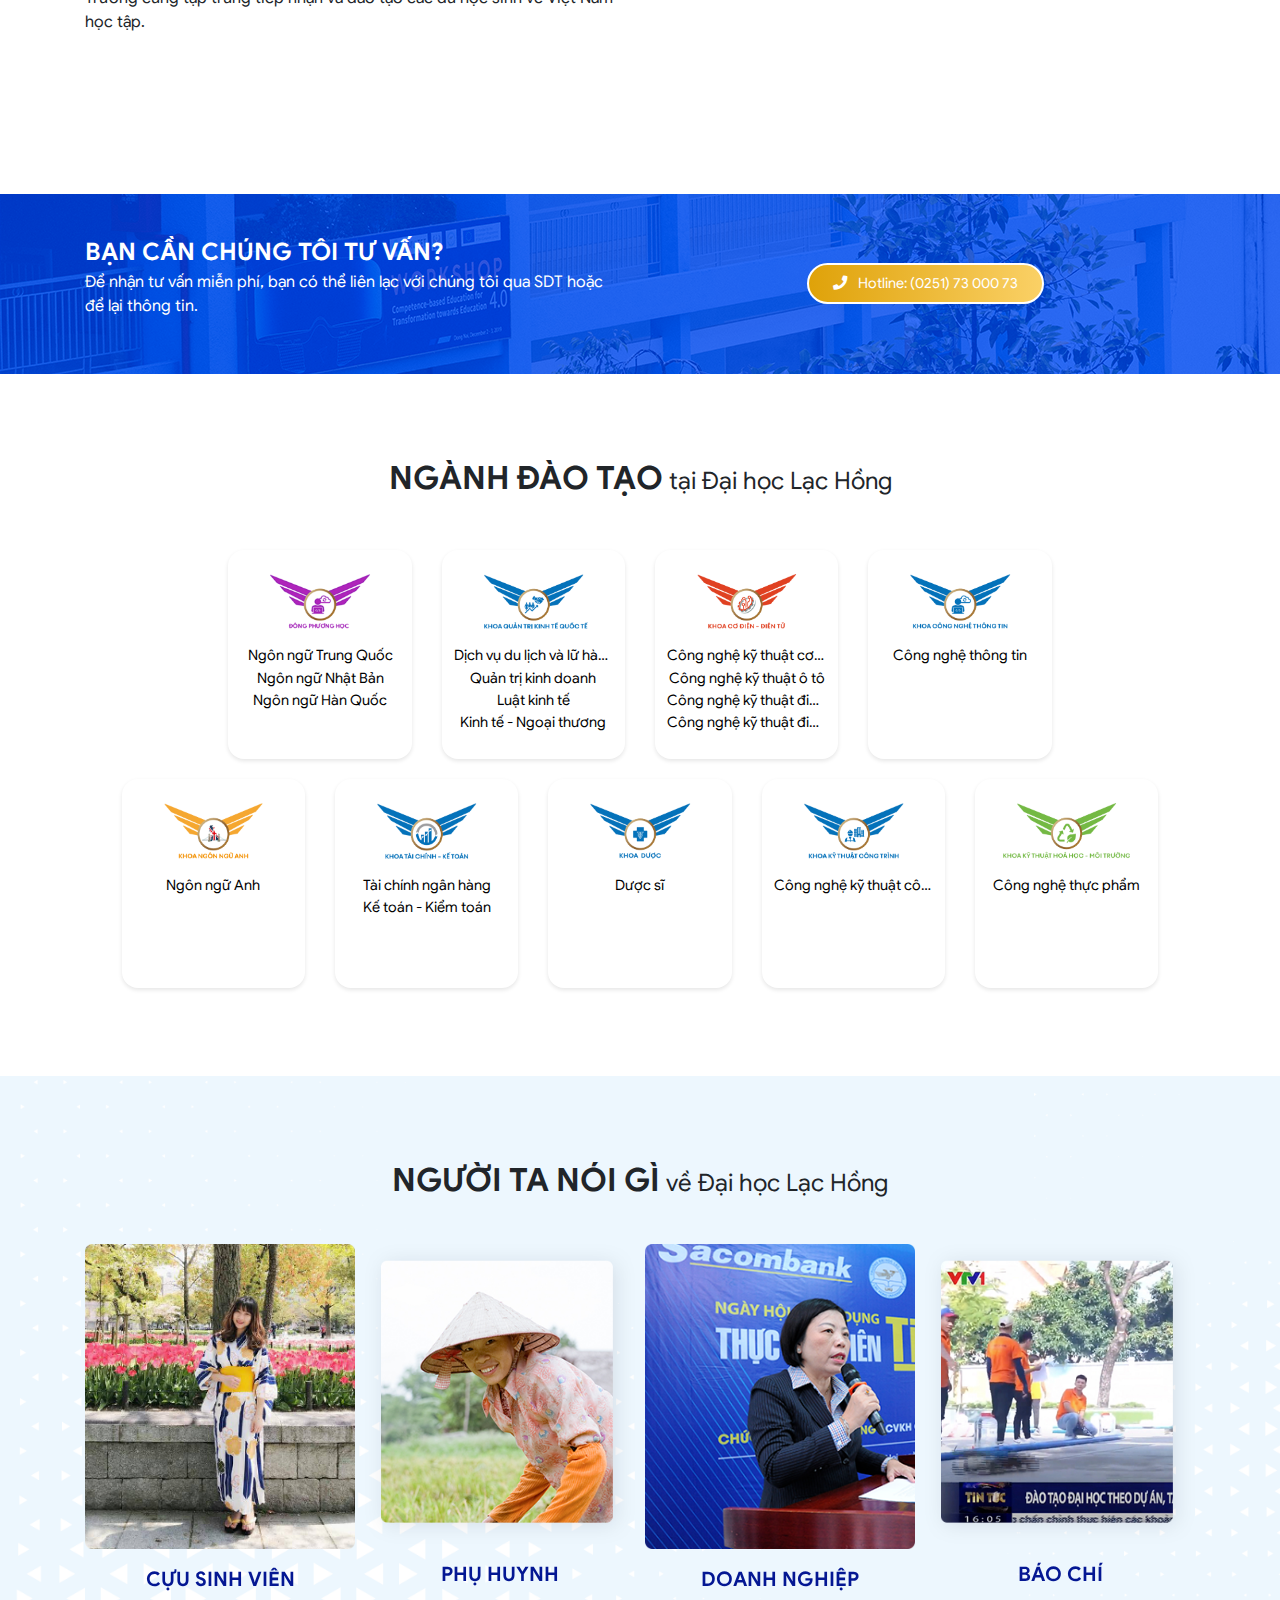
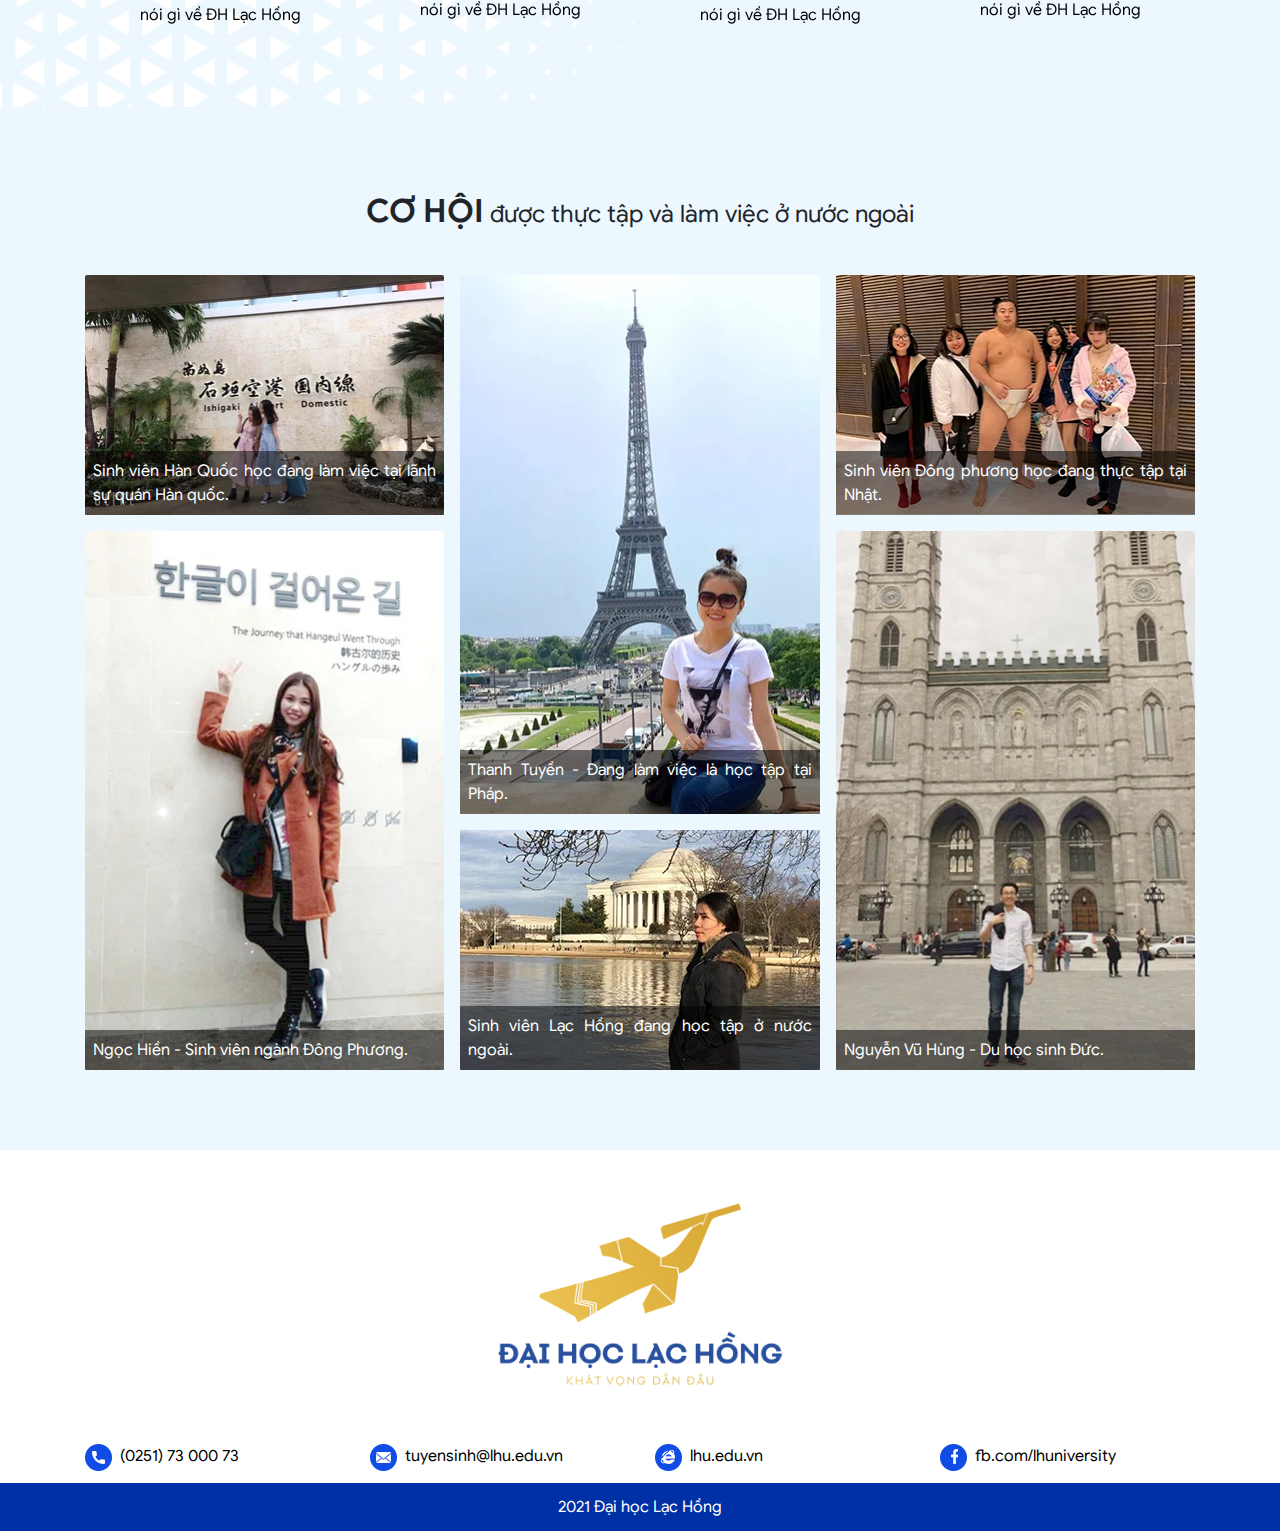
==== commit dc149e0c: "ok" ====
--- a/index.html
+++ b/index.html
@@ -167,22 +167,21 @@
         </div>
         <div class="container">
           <div class="row">
-            <div class="col-md-6 col-lg-3">
-              <a
-                href="#"
-                class="card1-circle"
-                data-toggle="modal"
-                data-target="#model1"
-              >
-                <div class="card1-thumbnail">
+            <div class="col-md-6 col-lg-3 my-2">
+              <a href="#" data-toggle="modal" data-target="#model1">
+                <div class="card-uudai position-relative">
                   <img
+                    class="w-100"
                     src="assets/img/body/1-uudai/1.png"
-                    alt="Học bổng tiếng Anh"
-                    srcset=""
+                    alt=""
                   />
-                </div>
-                <div class="card1-title">
-                  Luyện nói chuẩn tiếng Anh một năm miễn phí.
+                  <div
+                    class="position-absolute text-white w-100 card-uudai-text"
+                  >
+                    <div class="text-center mx-auto">
+                      Luyện nói chuẩn tiếng Anh một năm miễn phí
+                    </div>
+                  </div>
                 </div>
               </a>
 
@@ -192,13 +191,9 @@
                 id="model1"
                 tabindex="-1"
                 role="dialog"
-                aria-labelledby="exampleModalLabel"
                 aria-hidden="true"
               >
-                <div
-                  class="modal-dialog modal-lg modal-dialog-centered"
-                  role="document"
-                >
+                <div class="modal-dialog modal-dialog-centered" role="document">
                   <div class="modal-content">
                     <div class="modal-header">
                       <h5 class="modal-title" id="exampleModalLabel">
@@ -218,7 +213,7 @@
                         href="https://ts.lhu.edu.vn/640/37088/Dai-hoc-Lac-Hong-tang-2000-suat-luyen-noi-Tieng-Anh-chat-luong-cao-tri-gia-5-ty-dong-cho-Tan-sinh-vien-nam-hoc-20212022.html"
                         target="_blank"
                         ><img
-                          class="mx-auto w-100 d-md-block d-none"
+                          class="mx-auto w-80 d-md-block d-none"
                           src="assets/img/body/1-uudai/modal1/desk.png"
                         />
 
@@ -228,29 +223,28 @@
                         />
                       </a>
                     </div>
-                    <!-- <div class="modal-footer"></div> -->
-                  </div>
-                </div>
-              </div>
-            </div>
-            <div class="col-md-6 col-lg-3">
-              <a
-                href="#"
-                class="card1-circle"
-                data-toggle="modal"
-                data-target="#model2"
+                  </div>
+                </div>
+              </div>
+            </div>
+            <div class="col-md-6 col-lg-3 my-2">
+              <a href="#" data-toggle="modal" data-target="#model2"
+                ><div class="card-uudai position-relative">
+                  <img
+                    class="w-100"
+                    src="assets/img/body/1-uudai/2.png"
+                    alt=""
+                  />
+                  <div
+                    class="position-absolute text-white w-100 card-uudai-text"
+                  >
+                    <div class="text-center mx-auto">
+                      2000 học bổng dành tặng sinh viên, trị giá 22 tỷ
+                    </div>
+                  </div>
+                </div></a
               >
-                <div class="card1-thumbnail">
-                  <img
-                    src="assets/img/body/1-uudai/2.png"
-                    alt="Học vổng nhập học"
-                    srcset=""
-                  />
-                </div>
-                <div class="card1-title">
-                  2000 học bổng dành tặng sinh viên, trị giá 22 tỷ.
-                </div>
-              </a>
+
               <!-- Modal -->
               <div
                 class="modal fade"
@@ -260,10 +254,7 @@
                 aria-labelledby="exampleModalLabel"
                 aria-hidden="true"
               >
-                <div
-                  class="modal-dialog modal-lg modal-dialog-centered"
-                  role="document"
-                >
+                <div class="modal-dialog modal-dialog-centered" role="document">
                   <div class="modal-content">
                     <div class="modal-header">
                       <h5 class="modal-title" id="exampleModalLabel">
@@ -294,24 +285,23 @@
                 </div>
               </div>
             </div>
-            <div class="col-md-6 col-lg-3">
-              <a
-                href="#"
-                class="card1-circle"
-                data-toggle="modal"
-                data-target="#model3"
+            <div class="col-md-6 col-lg-3 my-2">
+              <a href="#" data-toggle="modal" data-target="#model3"
+                ><div class="card-uudai position-relative">
+                  <img
+                    class="w-100"
+                    src="assets/img/body/1-uudai/3.png"
+                    alt=""
+                  />
+                  <div
+                    class="position-absolute text-white w-100 card-uudai-text"
+                  >
+                    <div class="text-center mx-auto">
+                      Vé xe nhập học và 3 tháng ở kỹ túc xá miễn phí
+                    </div>
+                  </div>
+                </div></a
               >
-                <div class="card1-thumbnail">
-                  <img
-                    src="assets/img/body/1-uudai/3.png"
-                    alt="Một chuyến du lịch"
-                    srcset=""
-                  />
-                </div>
-                <div class="card1-title">
-                  Vé xe nhập học và 3 tháng ở Ký túc xá miễn phí
-                </div>
-              </a>
 
               <!-- Modal -->
               <div
@@ -322,10 +312,7 @@
                 aria-labelledby="exampleModalLabel"
                 aria-hidden="true"
               >
-                <div
-                  class="modal-dialog modal-lg modal-dialog-centered"
-                  role="document"
-                >
+                <div class="modal-dialog modal-dialog-centered" role="document">
                   <div class="modal-content">
                     <div class="modal-header">
                       <h5 class="modal-title" id="exampleModalLabel">
@@ -360,68 +347,12 @@
                 </div>
               </div>
             </div>
-            <div class="col-md-6 col-lg-3">
-              <a
-                href="#"
-                class="card1-circle"
-                data-toggle="modal"
-                data-target="#model3"
-              >
-                <div class="card1-thumbnail">
-                  <img
-                    src="assets/img/body/1-uudai/3.png"
-                    alt="Một chuyến du lịch"
-                    srcset=""
-                  />
-                </div>
-                <div class="card1-title">
-                  Một chuyến đi du lịch cùng các bạn Tân sinh viên.
-                </div>
-              </a>
-
-              <!-- Modal -->
-              <div
-                class="modal fade"
-                id="model3"
-                tabindex="-1"
-                role="dialog"
-                aria-labelledby="exampleModalLabel"
-                aria-hidden="true"
-              >
-                <div
-                  class="modal-dialog modal-lg modal-dialog-centered"
-                  role="document"
-                >
-                  <div class="modal-content">
-                    <div class="modal-header">
-                      <h5 class="modal-title" id="exampleModalLabel">
-                        Du lịch trải nghiệm
-                      </h5>
-                      <button
-                        type="button"
-                        class="close"
-                        data-dismiss="modal"
-                        aria-label="Close"
-                      >
-                        <span aria-hidden="true">&times;</span>
-                      </button>
-                    </div>
-                    <div class="modal-body">
-                      <a
-                        href="https://ts.lhu.edu.vn/640/37090/Nam-hoc-20212022-Dai-hoc-Lac-Hong-tang-tien-mua-ve-xeve-may-bay-va-mien-phi-3-thang-ky-tuc-xa.html"
-                        target="_blank"
-                      >
-                        <img
-                          class="mx-auto w-100 d-md-block d-none"
-                          src="assets/img/body/1-uudai/modal3/desk.png"
-                        />
-
-                        <img
-                          class="mx-auto w-100 d-md-none d-block"
-                          src="assets/img/body/1-uudai/modal3/mobile.png"
-                        />
-                      </a>
-                    </div>
+            <div class="col-md-6 col-lg-3 my-2">
+              <div class="card-uudai position-relative">
+                <img class="w-100" src="assets/img/body/1-uudai/4.png" alt="" />
+                <div class="position-absolute text-white w-100 card-uudai-text">
+                  <div class="text-center mx-auto">
+                    Một chuyến đi du lịch cùng các bạn Tân sinh viên
                   </div>
                 </div>
               </div>
@@ -433,7 +364,7 @@
               class="d-inline-block btn-action my-5"
               target="_blank"
               href="http://dangky.dhlh.vn/"
-              >Tìm hiểu Ưu Đãi</a
+              >TÌM HIỂU ƯU ĐÃI</a
             >
           </div>
         </div>
@@ -510,6 +441,7 @@
       <section id="nganh-dao-tao">
         <div class="header-section-title">
           <span class="upper-text">ngành đào tạo</span>
+          <div class="d-md-none d-block"></div>
           tại Đại học Lạc Hồng
         </div>
         <div class="container-fluid">
--- a/assets/css/style.css
+++ b/assets/css/style.css
@@ -49,6 +49,9 @@
 section {
   padding: 2.5rem 0 5rem 0;
 }
+#header-banner {
+  margin-top: 4rem;
+}
 
 .header-section-title {
   text-align: center;
@@ -63,8 +66,8 @@
 }
 .btn-dangkyuudai {
   position: absolute;
-  bottom: 20%;
-  right: 15%;
+  bottom: 12%;
+  right: 16%;
 }
 .btn-dangkyuudai a {
   background-image: -webkit-linear-gradient(0deg, #dfa209 0%, #fad065 99%);
@@ -82,6 +85,19 @@
   background-image: url("../img/body/1-uudai/BG.png");
   background-size: cover;
   background-repeat: no-repeat;
+}
+
+.card-uudai {
+  box-shadow: 0 0.5rem 1.5rem rgba(0, 0, 0, 0.1);
+  border-radius: 4px;
+}
+
+.card-uudai-text {
+  bottom: 24px;
+  left: 0;
+}
+.card-uudai-text > div {
+  max-width: 60%;
 }
 
 .card1-circle {
@@ -145,20 +161,23 @@
 
 .modal {
   padding: 0 !important;
-}
+  text-align: center;
+}
+
 .modal .modal-dialog {
-  width: 85%;
-  max-width: none;
-  height: auto;
+  max-width: 75vw !important;
+  min-width: 65vw !important;
   margin: 0 auto;
 }
 .modal .modal-content {
-  height: 100%;
-  border: 0;
-  border-radius: 0;
-}
-.modal .modal-body {
-  overflow-y: auto;
+  /* border: 0;
+  border-radius: 0; */
+  /* width: auto; */
+  /* width: 100vw; */
+}
+.modal .modal-body img {
+  /* overflow-y: auto; */
+  width: 100%;
 }
 /* 2-the manh */
 
@@ -299,10 +318,9 @@
 }
 .nganh-item {
   width: 100%;
-
   border-radius: 16px;
   box-shadow: 0 0.125rem 0.25rem rgba(0, 0, 0, 0.1);
-  padding: 1.5rem 0;
+  padding: 1.5rem 0.75rem;
   margin: 0 auto;
 }
 
--- a/assets/css/style_mobile.css
+++ b/assets/css/style_mobile.css
@@ -13,8 +13,9 @@
     font-weight: 800;
   }
   .btn-dangkyuudai {
-    bottom: 52%;
-    right: 47%;
+    bottom: 30%;
+    right: 50%;
+    /* display: none; */
   }
   .btn-dangkyuudai a {
     font-size: 0.85rem;
@@ -50,6 +51,10 @@
   /* 5-nganh dao tao */
   .nganh-item {
     width: 90%;
+  }
+  .nganh-logo {
+    width: 80%;
+    margin: 0 auto;
   }
   /* 8-du hoc */
   .gallery {
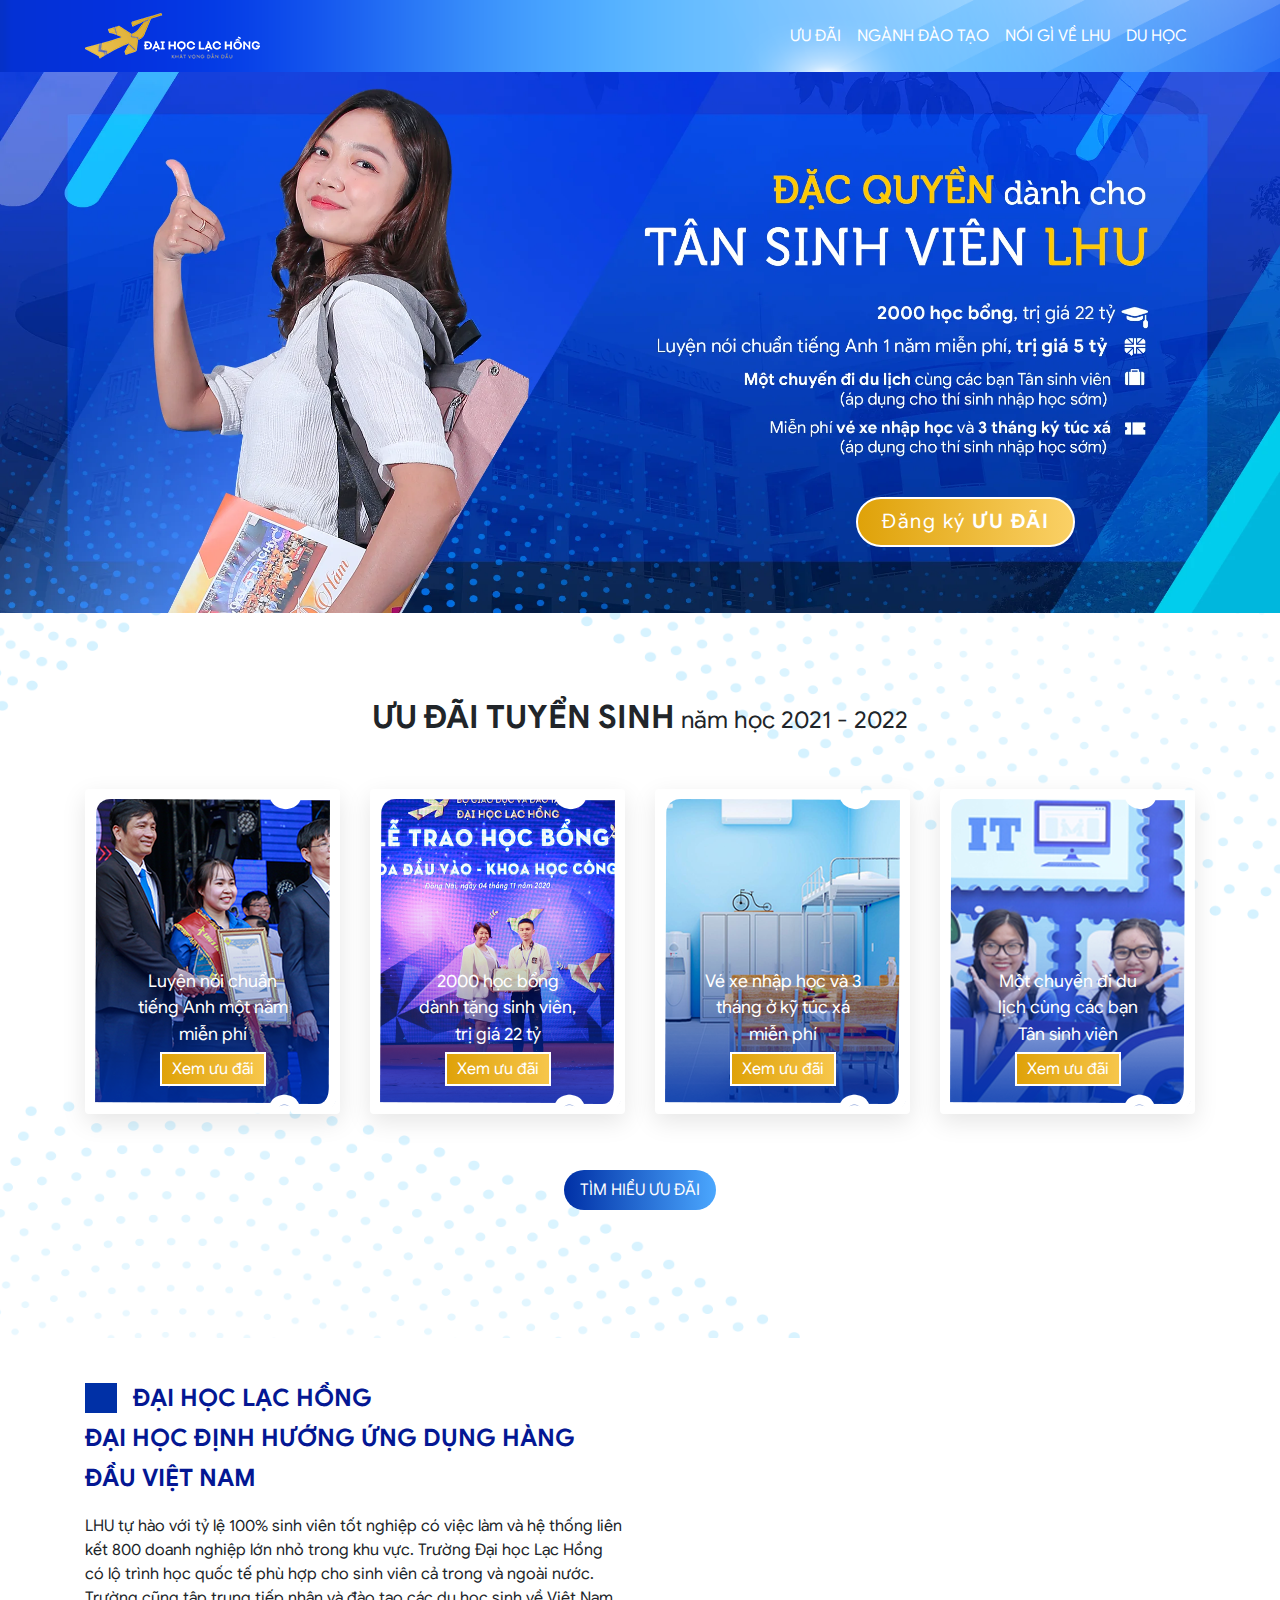
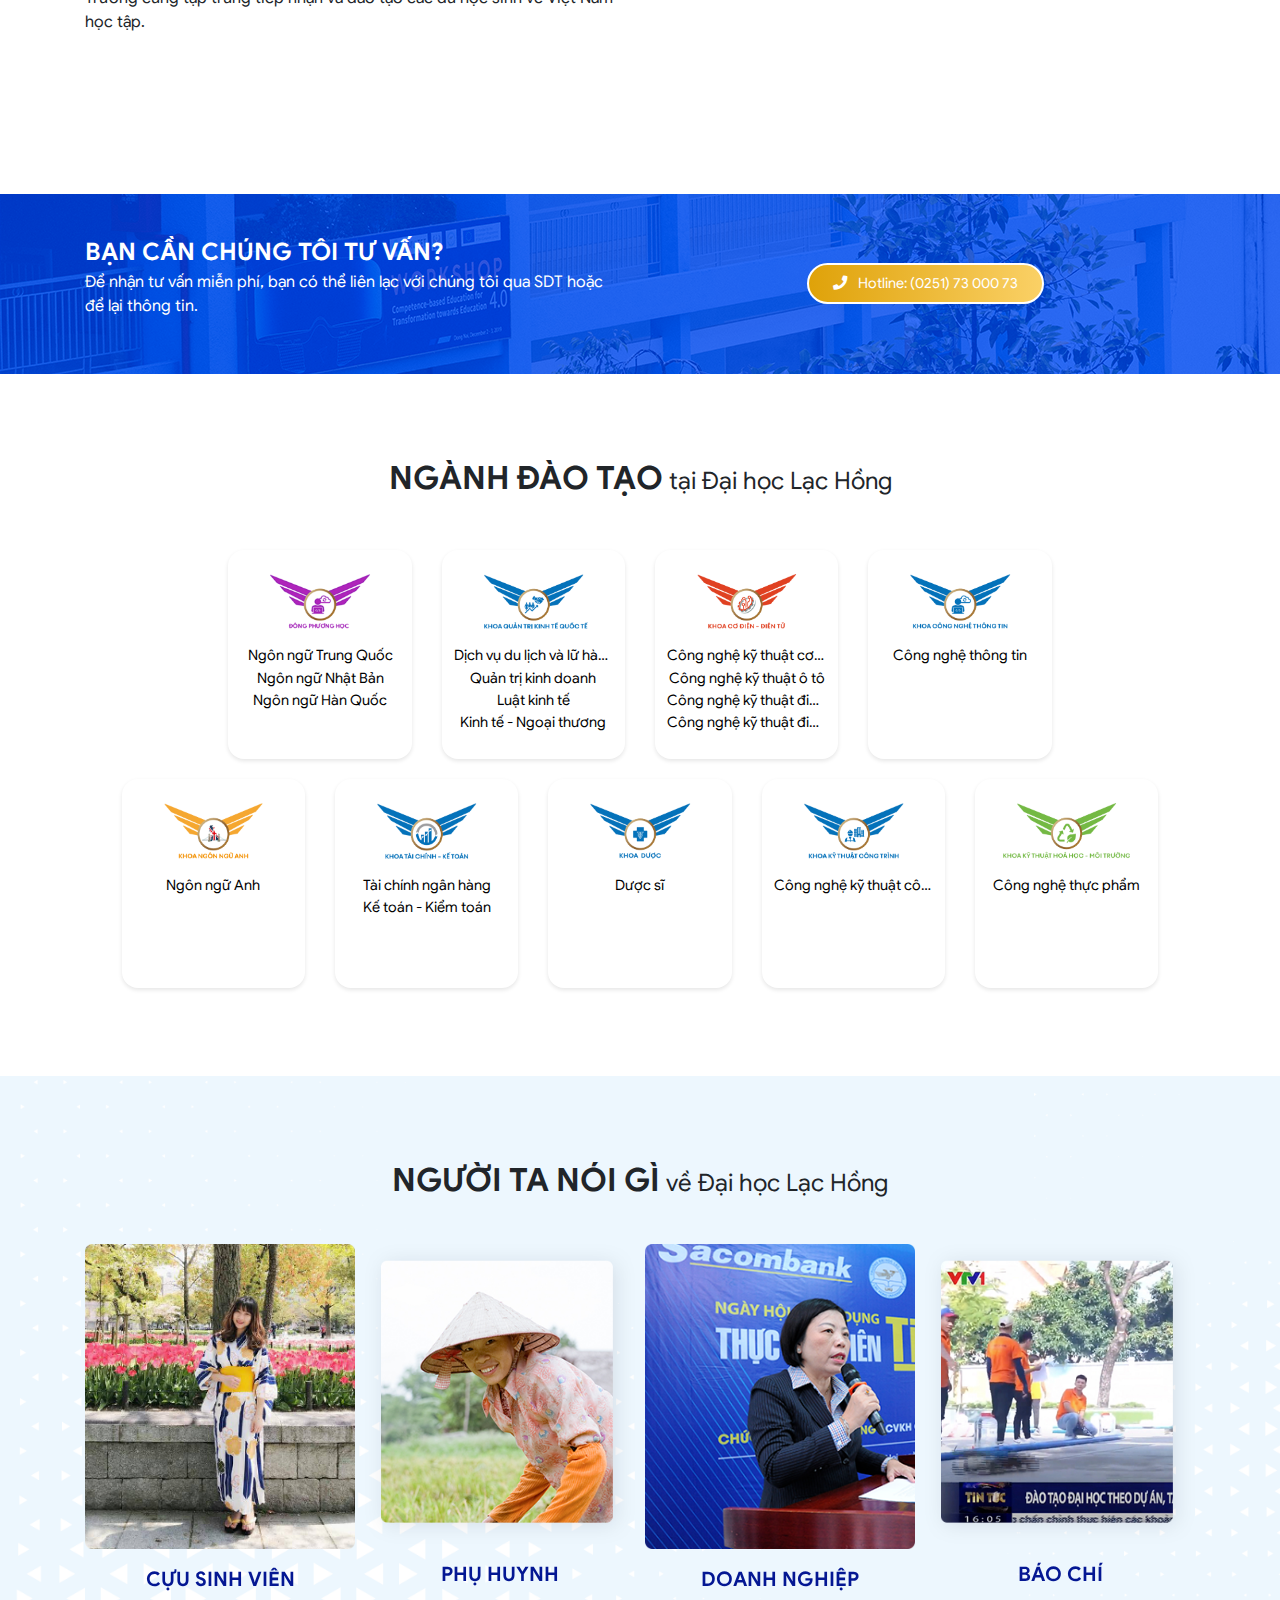
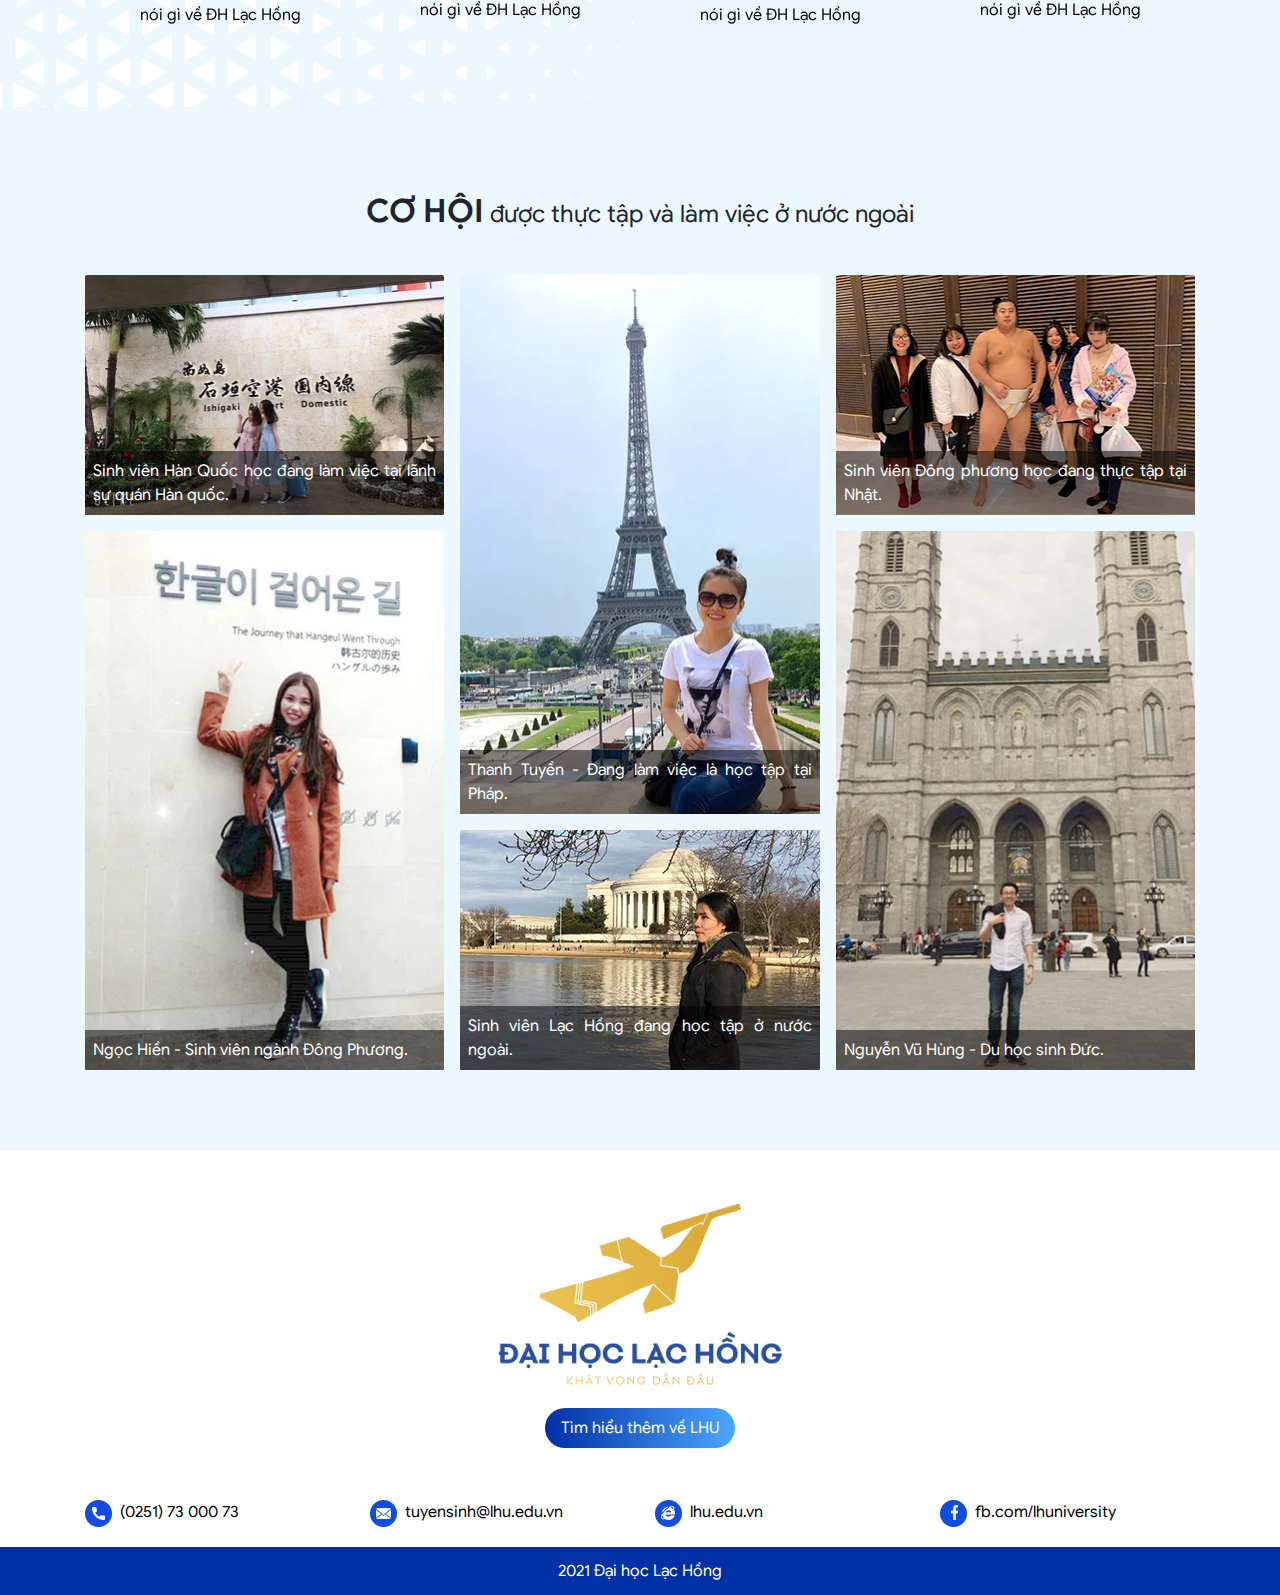
==== commit 614f53bf: "sua theo yeu cau cua sep" ====
--- a/index.html
+++ b/index.html
@@ -180,6 +180,9 @@
                   >
                     <div class="text-center mx-auto">
                       Luyện nói chuẩn tiếng Anh một năm miễn phí
+                    </div>
+                    <div class="text-center mx-auto my-2">
+                      <span class="btn-uudai-chitiet">Xem ưu đãi</span>
                     </div>
                   </div>
                 </div>
@@ -240,6 +243,9 @@
                   >
                     <div class="text-center mx-auto">
                       2000 học bổng dành tặng sinh viên, trị giá 22 tỷ
+                    </div>
+                    <div class="text-center mx-auto my-2">
+                      <span class="btn-uudai-chitiet">Xem ưu đãi</span>
                     </div>
                   </div>
                 </div></a
@@ -299,6 +305,9 @@
                     <div class="text-center mx-auto">
                       Vé xe nhập học và 3 tháng ở kỹ túc xá miễn phí
                     </div>
+                    <div class="text-center mx-auto my-2">
+                      <span class="btn-uudai-chitiet">Xem ưu đãi</span>
+                    </div>
                   </div>
                 </div></a
               >
@@ -354,6 +363,9 @@
                   <div class="text-center mx-auto">
                     Một chuyến đi du lịch cùng các bạn Tân sinh viên
                   </div>
+                  <div class="text-center mx-auto my-2">
+                    <span class="btn-uudai-chitiet">Xem ưu đãi</span>
+                  </div>
                 </div>
               </div>
             </div>
@@ -398,7 +410,7 @@
               <div class="embed-responsive embed-responsive-16by9">
                 <iframe
                   class="embed-responsive-item"
-                  src="https://www.youtube.com/embed/0xtSxFWiHKU"
+                  src="https://www.youtube.com/embed/OClN-Dt3uw8"
                   frameborder="0"
                   allow="accelerometer; autoplay; clipboard-write; encrypted-media; gyroscope; picture-in-picture"
                   allowfullscreen
@@ -441,7 +453,6 @@
       <section id="nganh-dao-tao">
         <div class="header-section-title">
           <span class="upper-text">ngành đào tạo</span>
-          <div class="d-md-none d-block"></div>
           tại Đại học Lạc Hồng
         </div>
         <div class="container-fluid">
@@ -607,7 +618,7 @@
           <span class="upper-text">người ta nói gì</span> về Đại học Lạc Hồng
         </div>
         <div class="container">
-          <div class="owl-carousel">
+          <div class="owl-carousel owl-theme">
             <a href="#" class="noi-gi-item">
               <div class="noi-gi-thumb">
                 <img
@@ -621,7 +632,11 @@
                 <div class="noi-gi-des">nói gì về ĐH Lạc Hồng</div>
               </div>
             </a>
-            <a href="#" class="noi-gi-item">
+            <a
+              href="https://phuhuynh.lhu.edu.vn/"
+              class="noi-gi-item"
+              target="_blank"
+            >
               <div class="noi-gi-thumb">
                 <img
                   src="assets/img/body/6-noigi/phuhuynh.png"
@@ -740,10 +755,19 @@
       </section>
     </main>
     <footer>
-      <div class="footer-brand my-5">
+      <div class="footer-brand mt-5">
         <img src="assets/img/footer/logo.png" alt="Đại học Lạc Hồng" />
       </div>
-      <div class="container mb-2">
+      <div class="text-center mt-3 mb-5">
+        <a
+          id="btn-timhieuthem"
+          class="d-inline-block btn-action"
+          target="_blank"
+          href="http://lhu.edu.vn/"
+          >Tìm hiểu thêm về LHU</a
+        >
+      </div>
+      <div class="container my-3">
         <div class="row">
           <div class="col-md-3 my-1">
             <a href="tel:0251 73 000 73"
--- a/assets/css/style.css
+++ b/assets/css/style.css
@@ -17,6 +17,9 @@
 body {
   height: 100%;
   scroll-behavior: smooth;
+}
+a:focus {
+  outline: none;
 }
 
 /* header */
@@ -95,9 +98,10 @@
 .card-uudai-text {
   bottom: 24px;
   left: 0;
+  font-size: 1.1rem;
 }
 .card-uudai-text > div {
-  max-width: 60%;
+  max-width: 65%;
 }
 
 .card1-circle {
@@ -147,6 +151,18 @@
   font-size: 1rem;
 }
 
+.btn-uudai-chitiet {
+  background-image: -webkit-linear-gradient(
+    0deg,
+    #dfa209 0%,
+    hsl(43, 91%, 63%) 99%
+  );
+  border: 2px solid #fff;
+  color: #fff;
+  font-size: 1rem !important;
+  padding: 5px 10px;
+}
+
 .btn-action {
   border-radius: 36px !important;
   text-decoration: none;
@@ -166,7 +182,6 @@
 
 .modal .modal-dialog {
   max-width: 75vw !important;
-  min-width: 65vw !important;
   margin: 0 auto;
 }
 .modal .modal-content {
@@ -411,6 +426,15 @@
   text-align: justify;
 }
 /* footer */
+#btn-timhieuthem {
+  background-image: linear-gradient(
+    to right,
+    var(--primary-color) 0%,
+    #4ba7fe 100%
+  );
+  padding: 8px 16px;
+  font-size: 1rem;
+}
 footer a {
   color: #000;
 }
--- a/assets/css/style_mobile.css
+++ b/assets/css/style_mobile.css
@@ -35,8 +35,14 @@
   }
   .modal .modal-dialog {
     width: 100%;
+    max-width: 99vw !important;
   }
-
+  .card-uudai-text {
+    font-size: 1.25rem;
+    /* font-weight: 550; */
+  }
+  .btn-uudai-chitiet {
+  }
   /* 2-the manh */
   .card-rect .card-avatar .overlay .overlay-text {
     font-size: 2.5rem;
@@ -86,6 +92,9 @@
   .card1-thumbnail img {
     width: 30%;
   }
+  .card-uudai {
+    margin: 0 1rem;
+  }
 }
 
 @media only screen and (max-width: 1023px) {
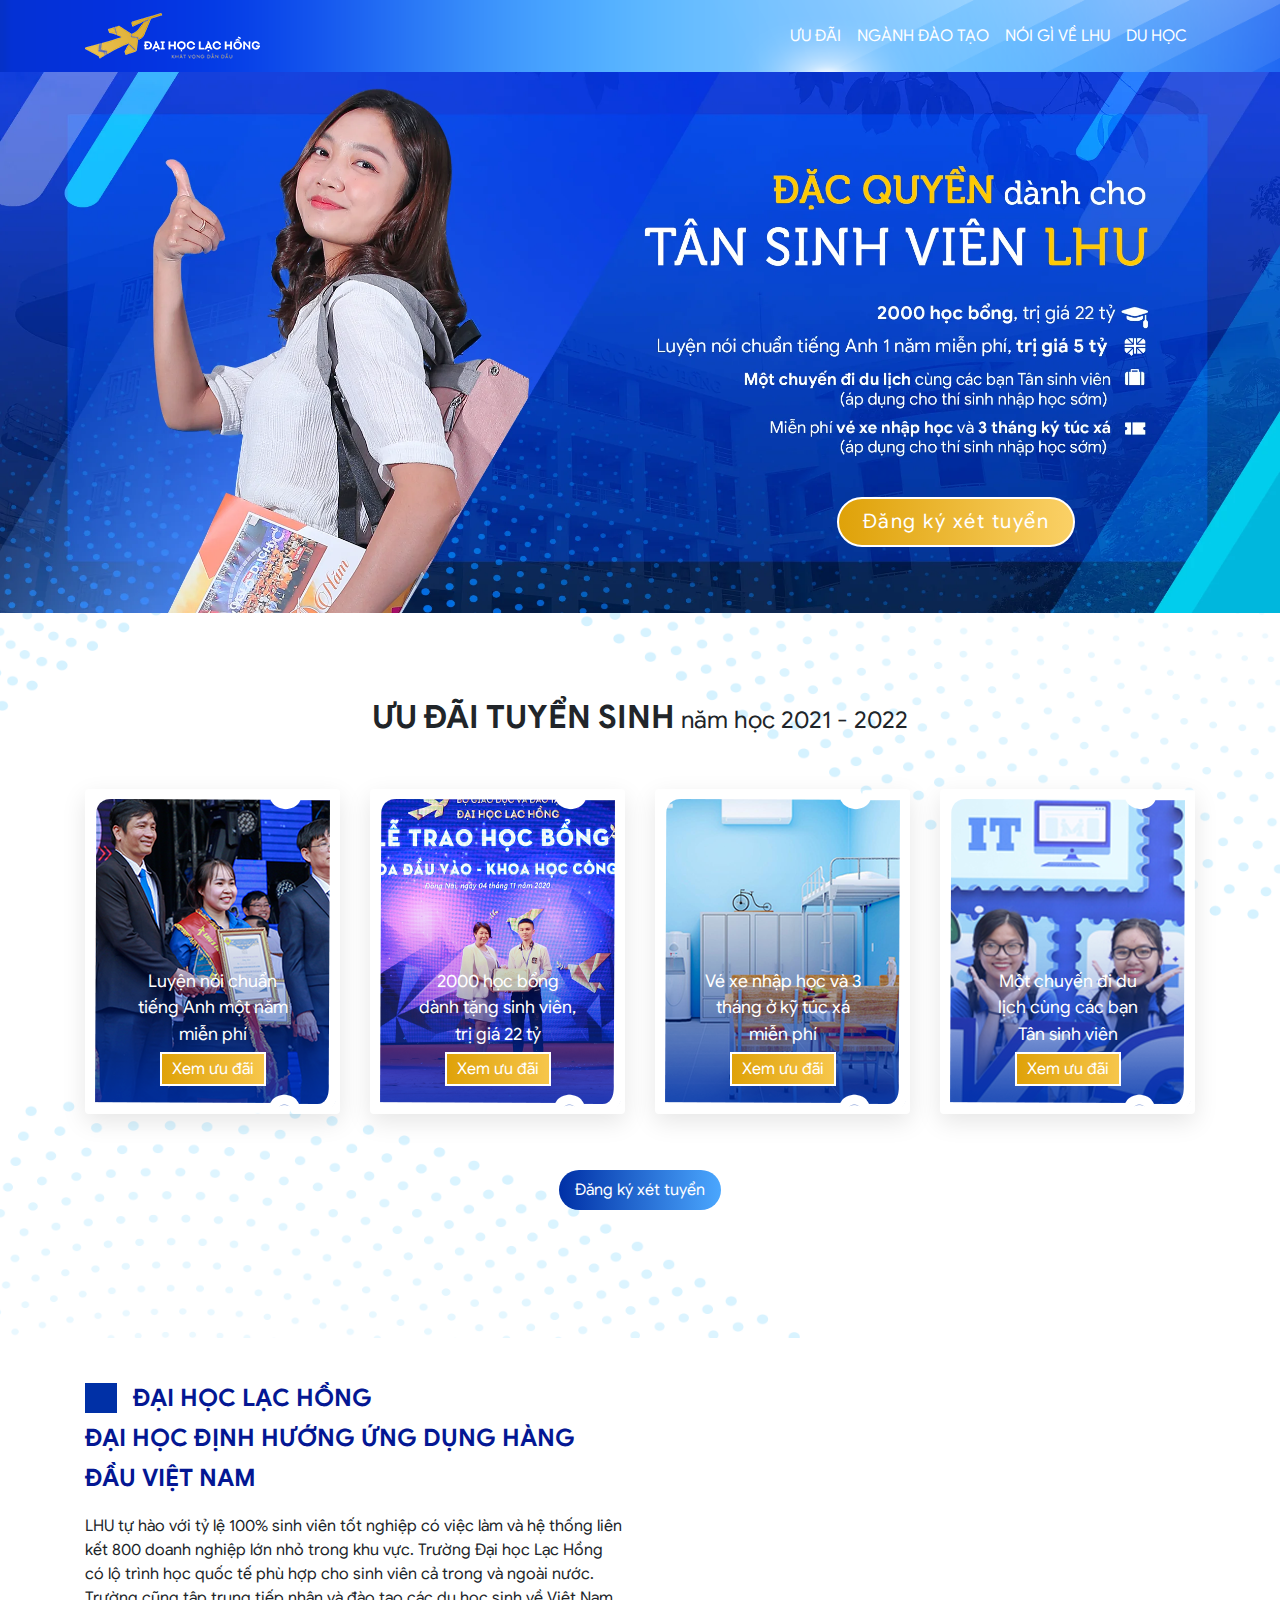
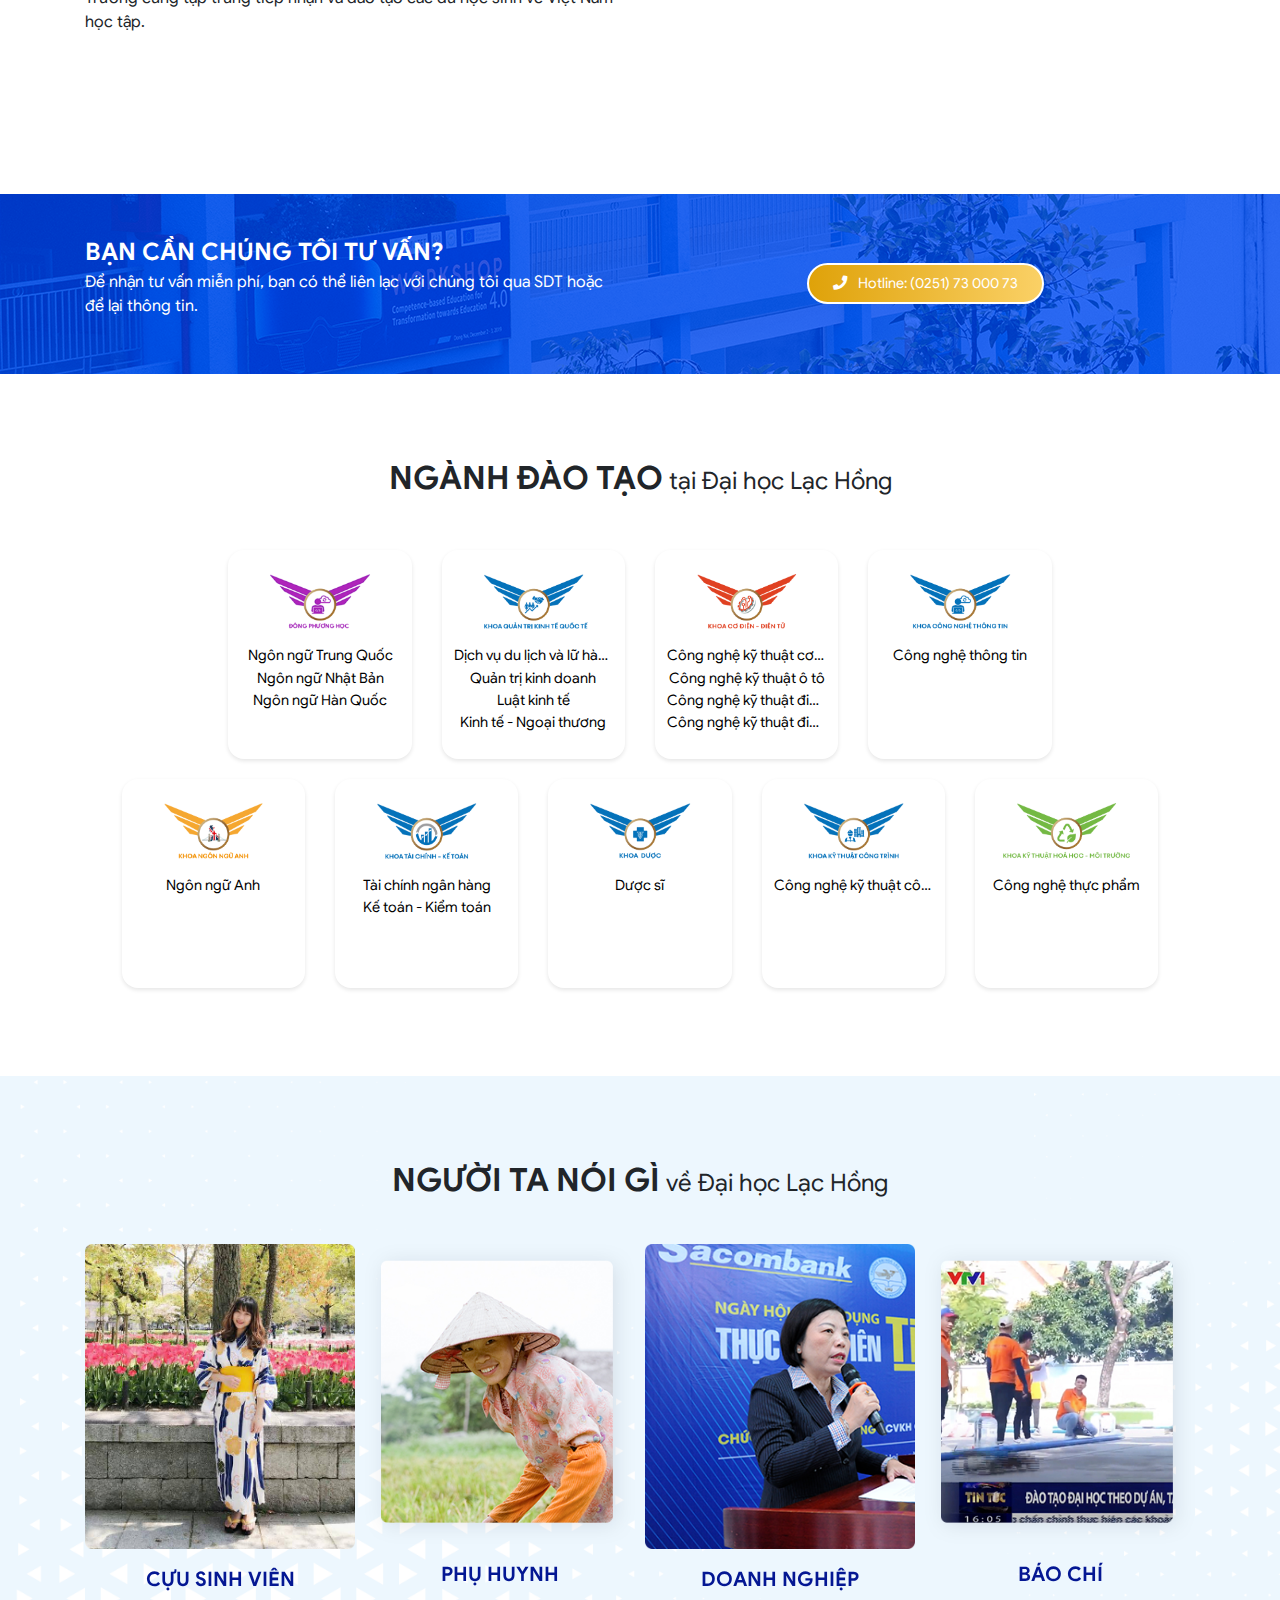
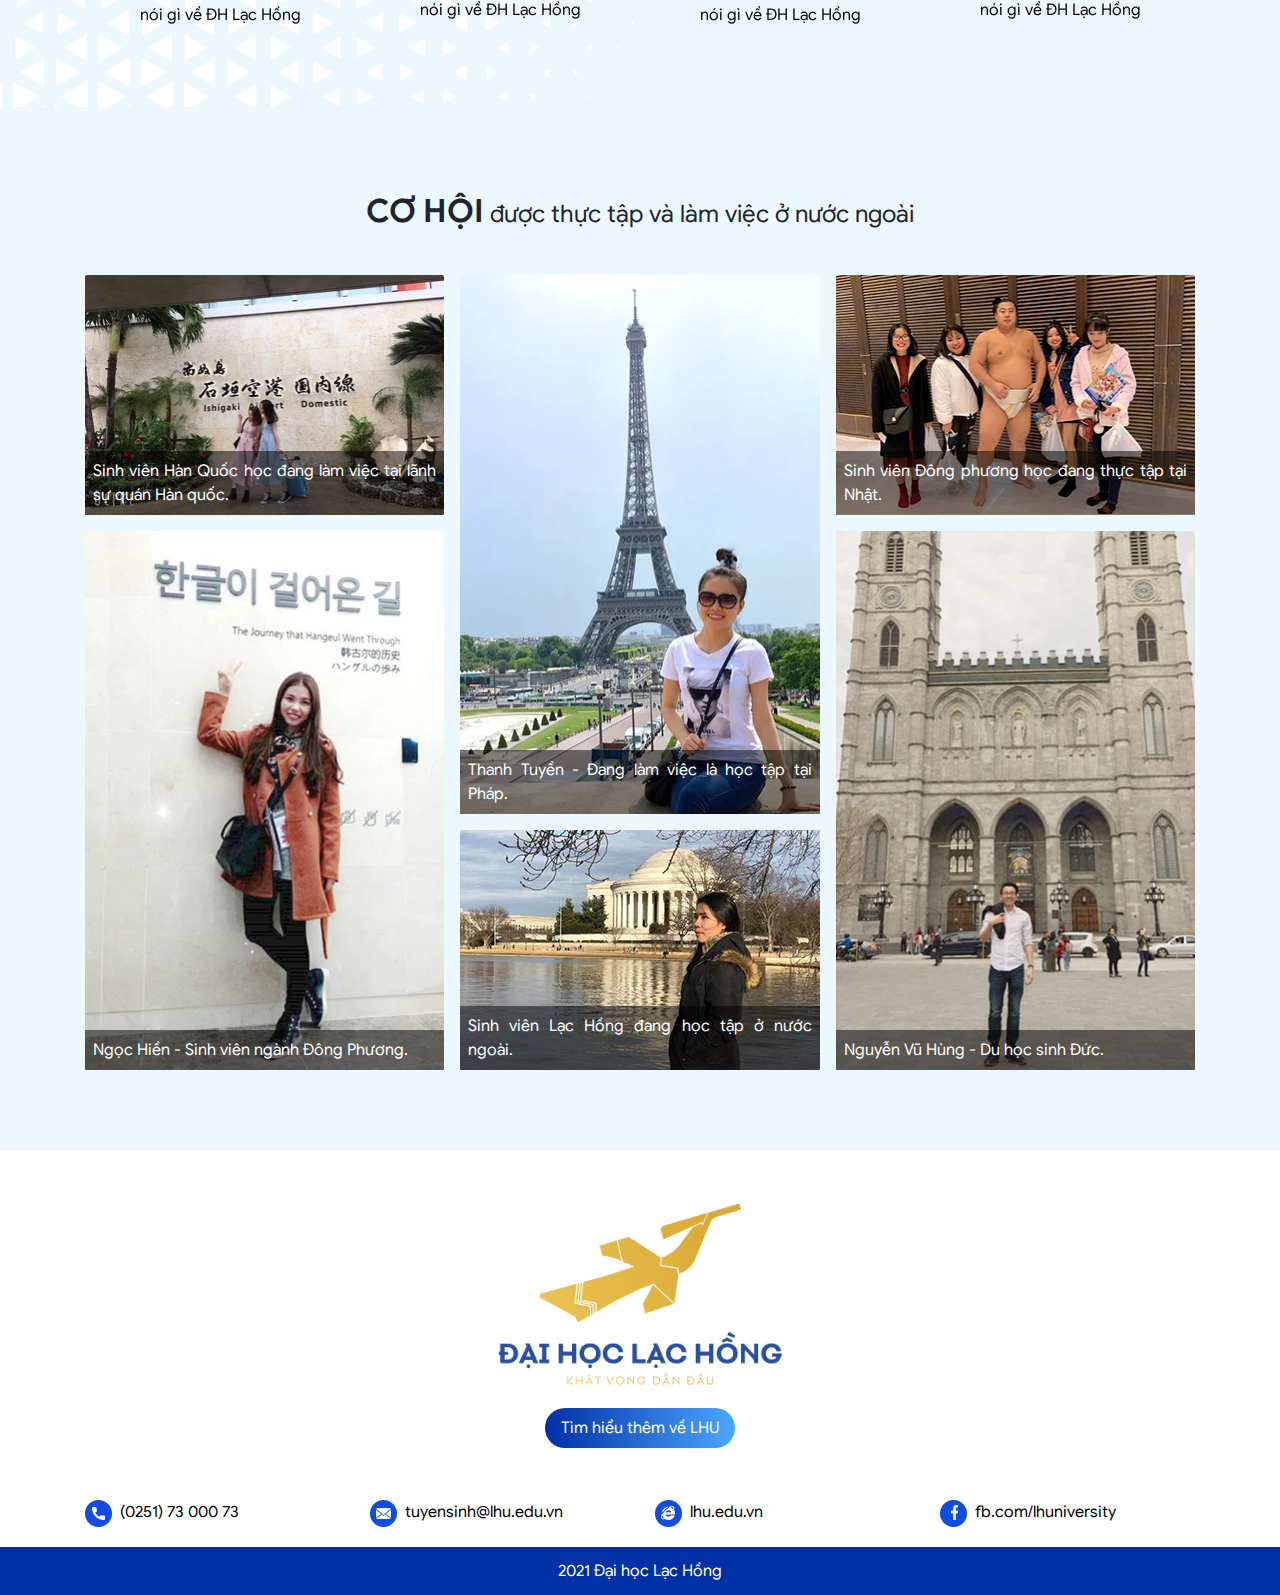
==== commit 3371a84f: "dang ky xet tuyen" ====
--- a/index.html
+++ b/index.html
@@ -149,10 +149,10 @@
           <div class="btn-dangkyuudai">
             <a
               id="btn-dangkyuudai-banner"
-              href="http://dangky.dhlh.vn/"
+              href="http://xettuyen.dhlh.vn"
               class="btn-action d-block"
               target="_blank"
-              >Đăng ký <span> ưu đãi</span></a
+              >Đăng ký xét tuyển</a
             >
           </div>
         </div>
@@ -375,8 +375,8 @@
               id="btn-uudai"
               class="d-inline-block btn-action my-5"
               target="_blank"
-              href="http://dangky.dhlh.vn/"
-              >TÌM HIỂU ƯU ĐÃI</a
+              href="http://xettuyen.dhlh.vn"
+              >Đăng ký xét tuyển</a
             >
           </div>
         </div>
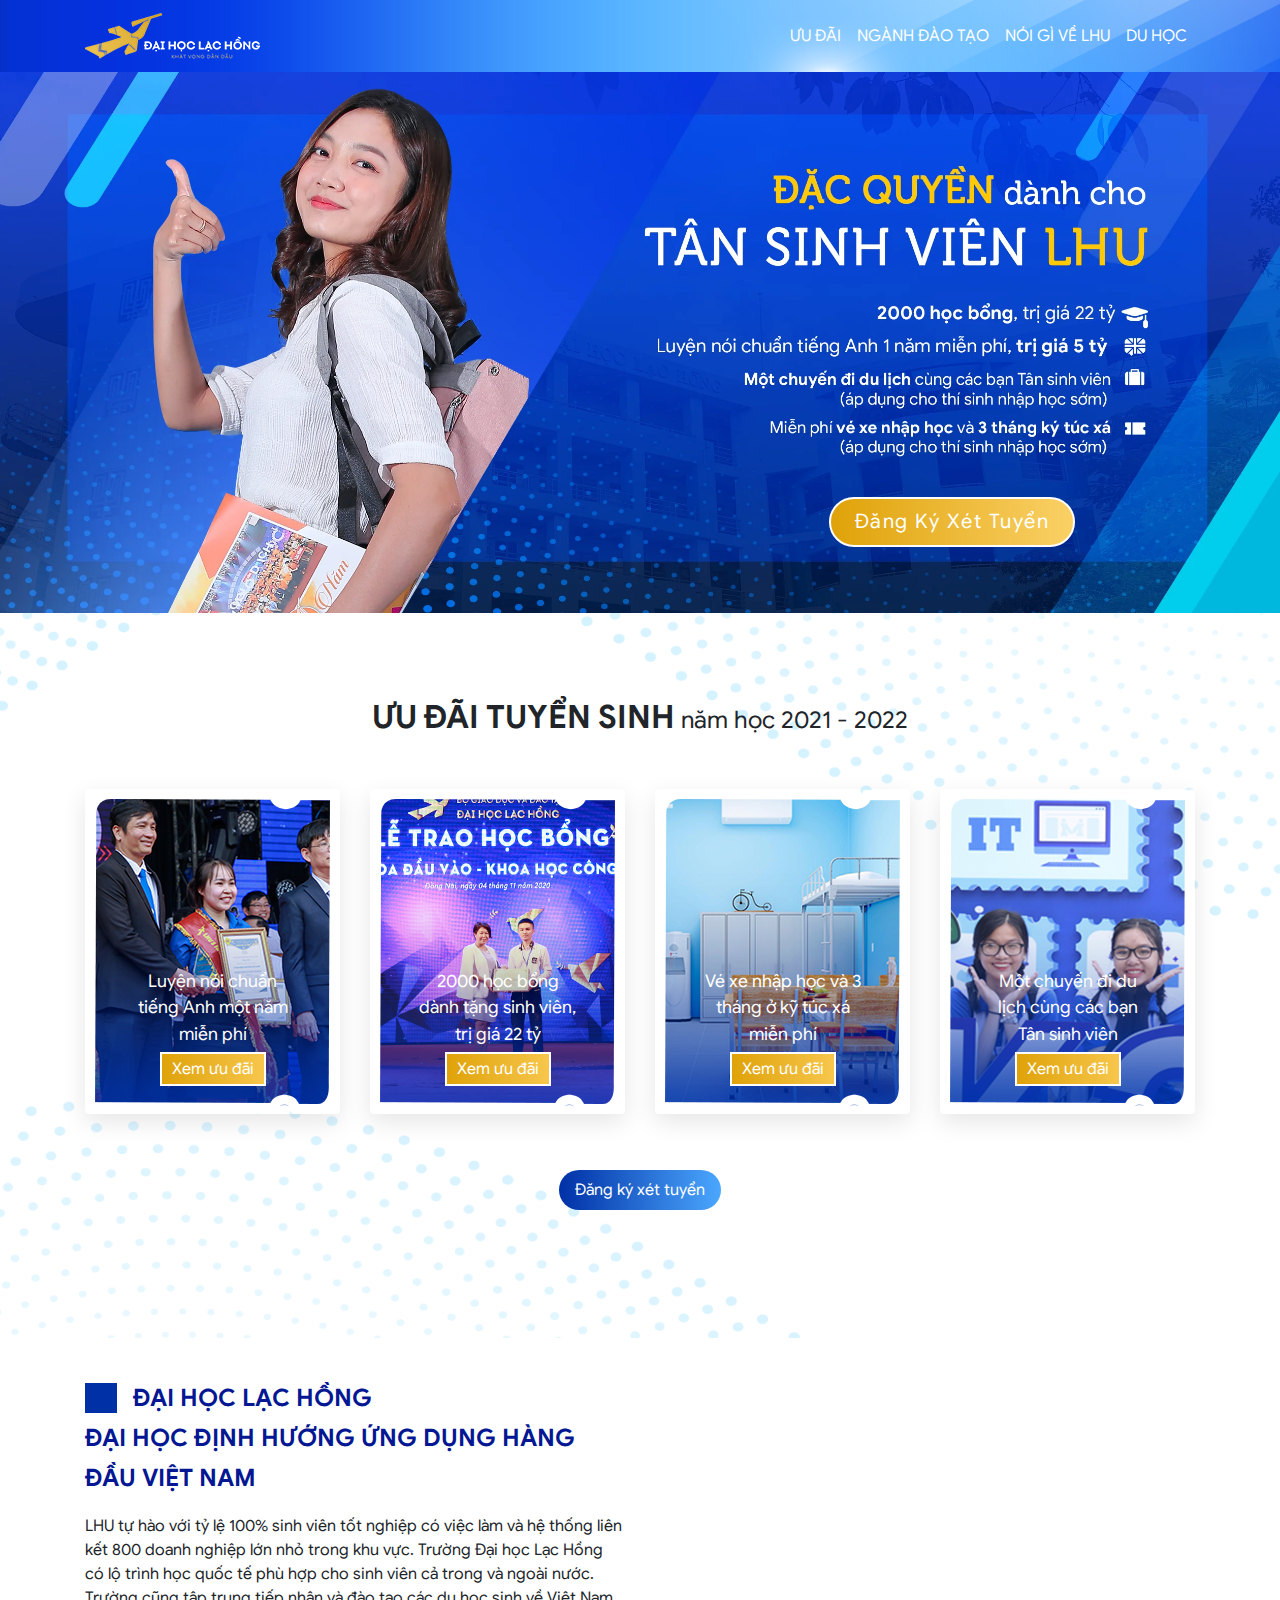
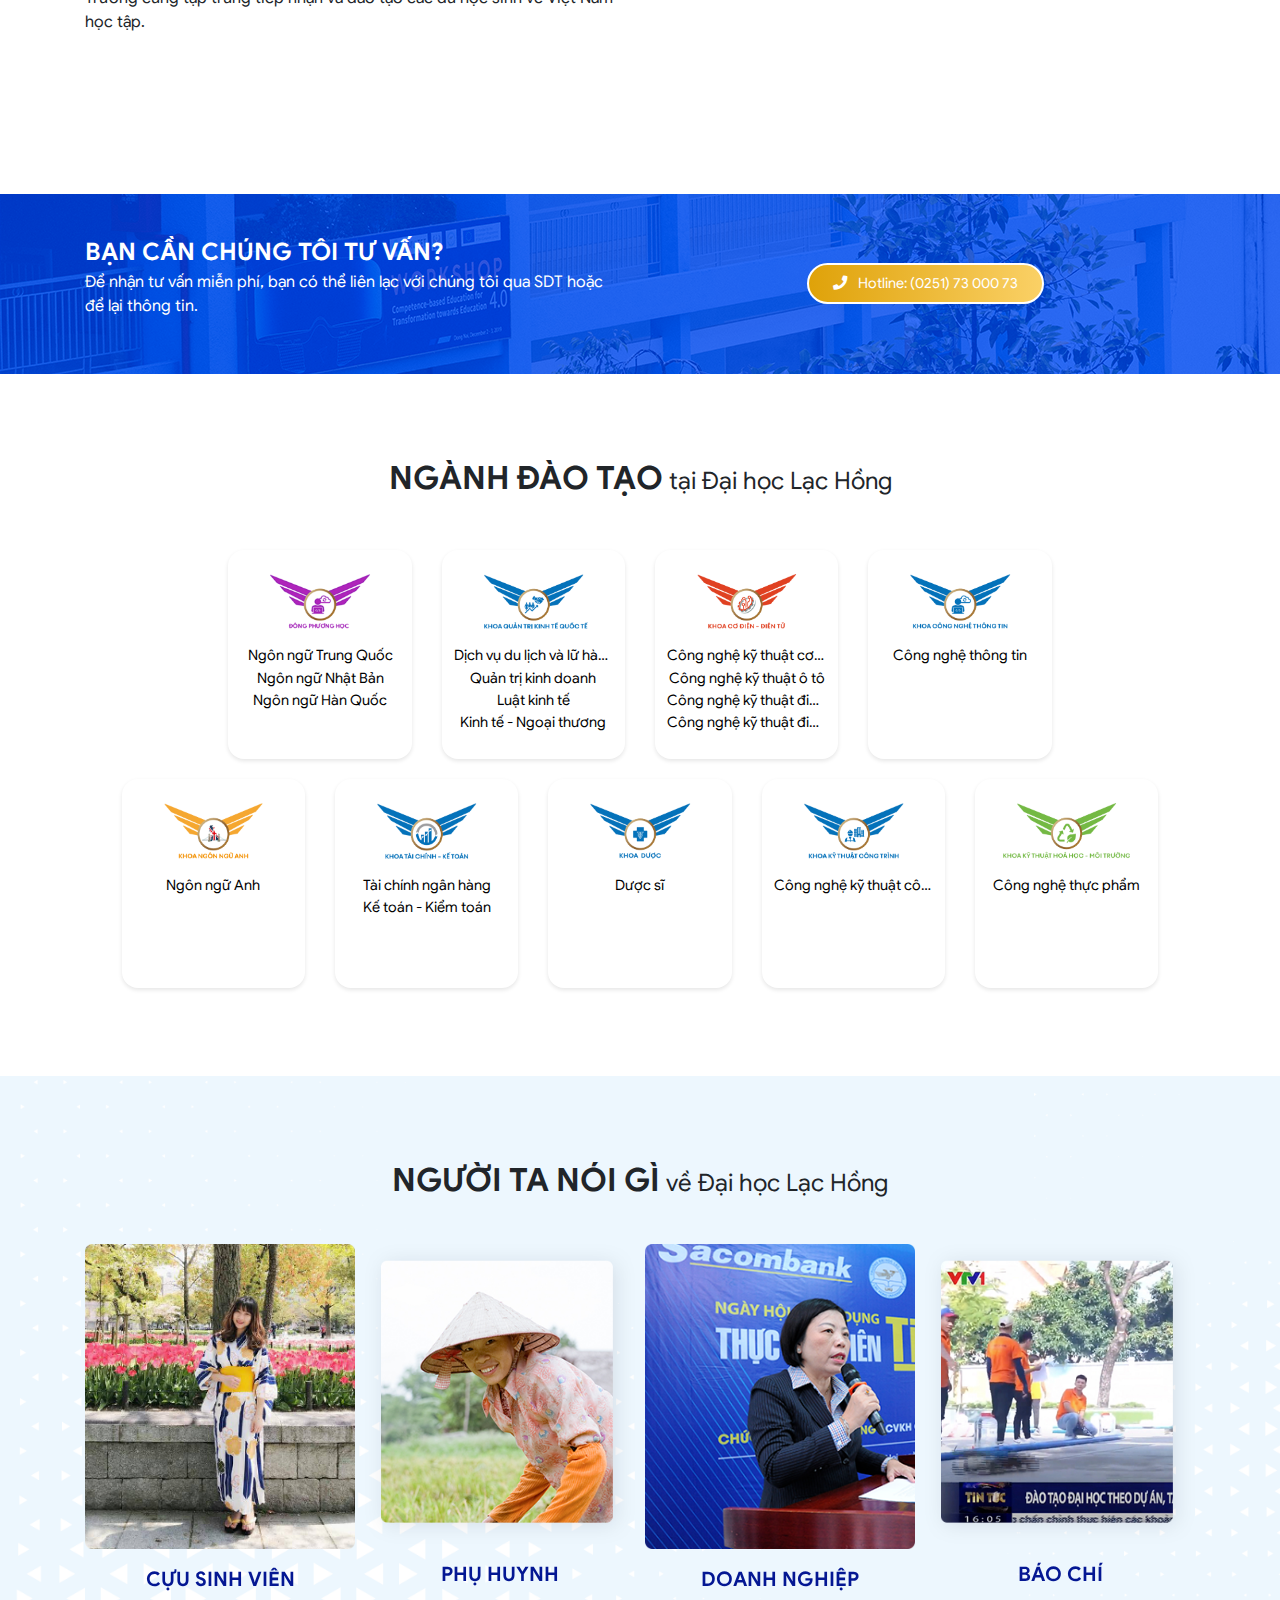
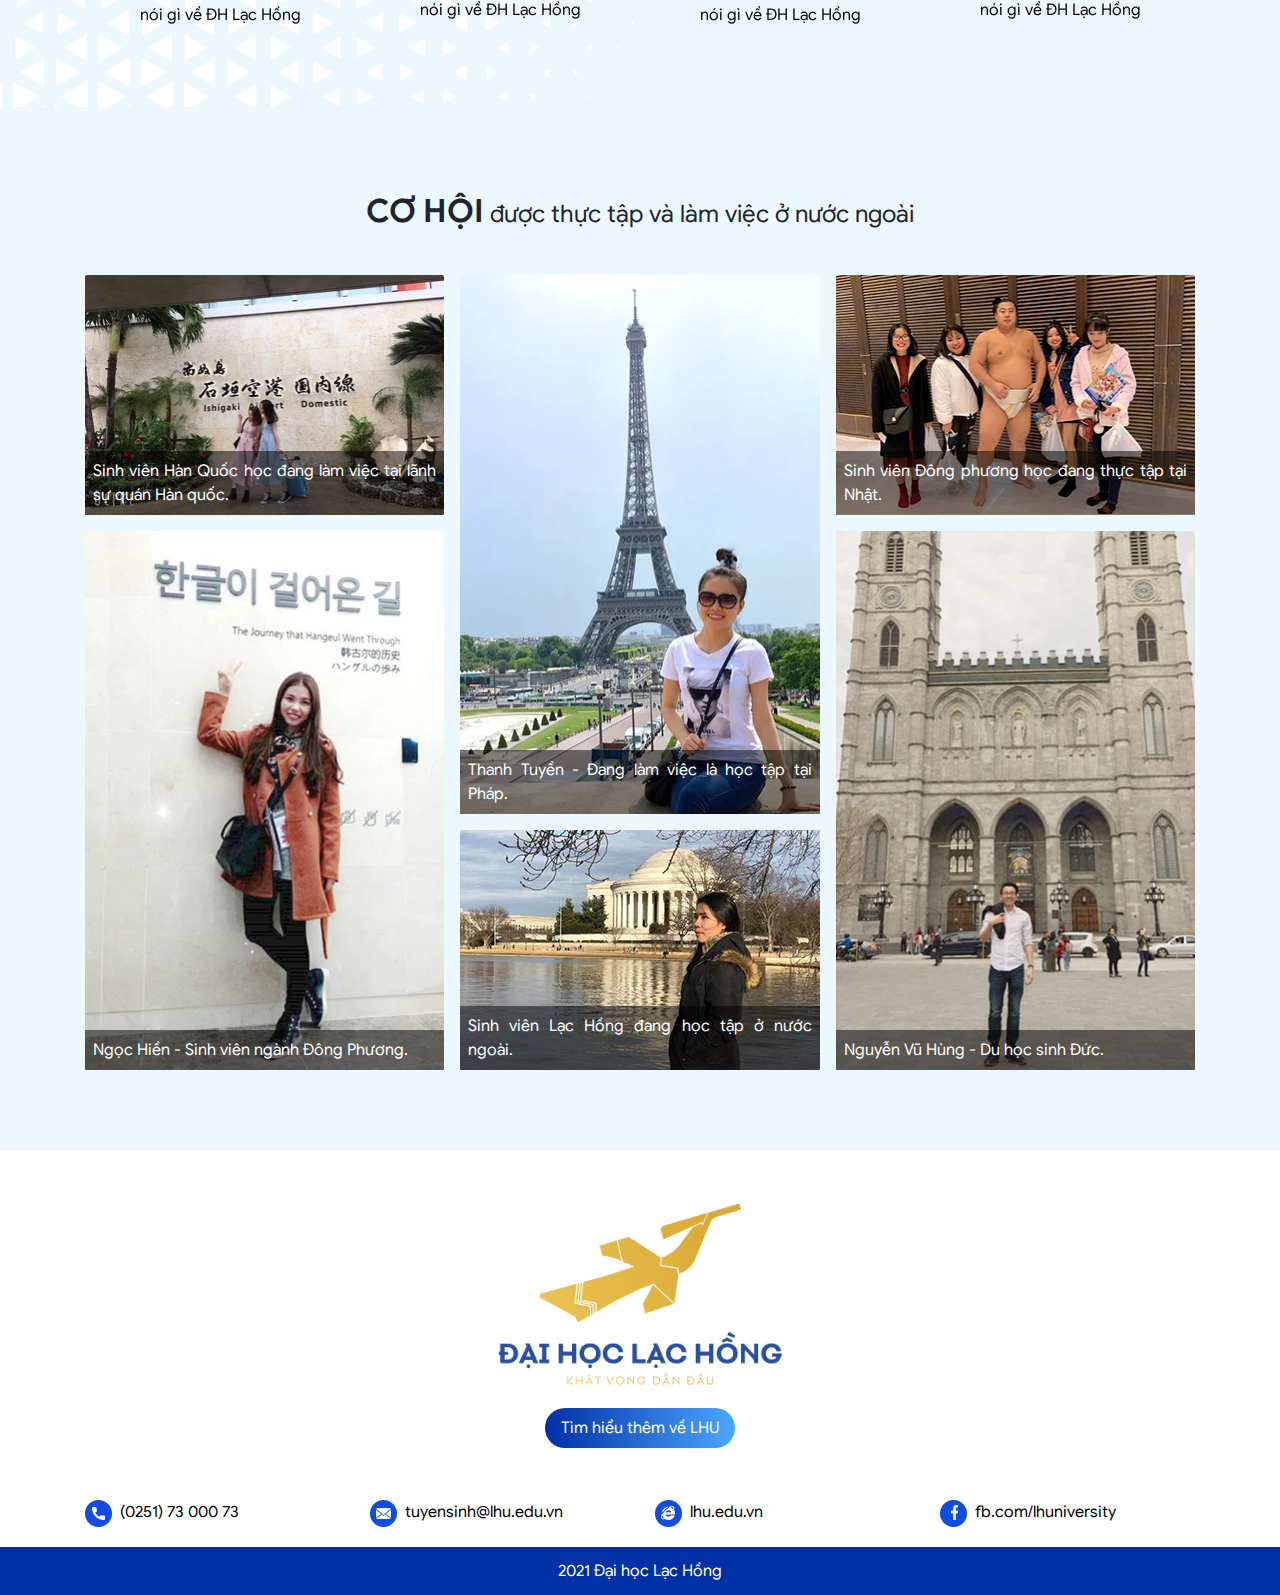
==== commit eb32e1f5: "dang ky xet tuyen" ====
--- a/index.html
+++ b/index.html
@@ -152,7 +152,7 @@
               href="http://xettuyen.dhlh.vn"
               class="btn-action d-block"
               target="_blank"
-              >Đăng ký xét tuyển</a
+              >Đăng Ký Xét Tuyển</a
             >
           </div>
         </div>
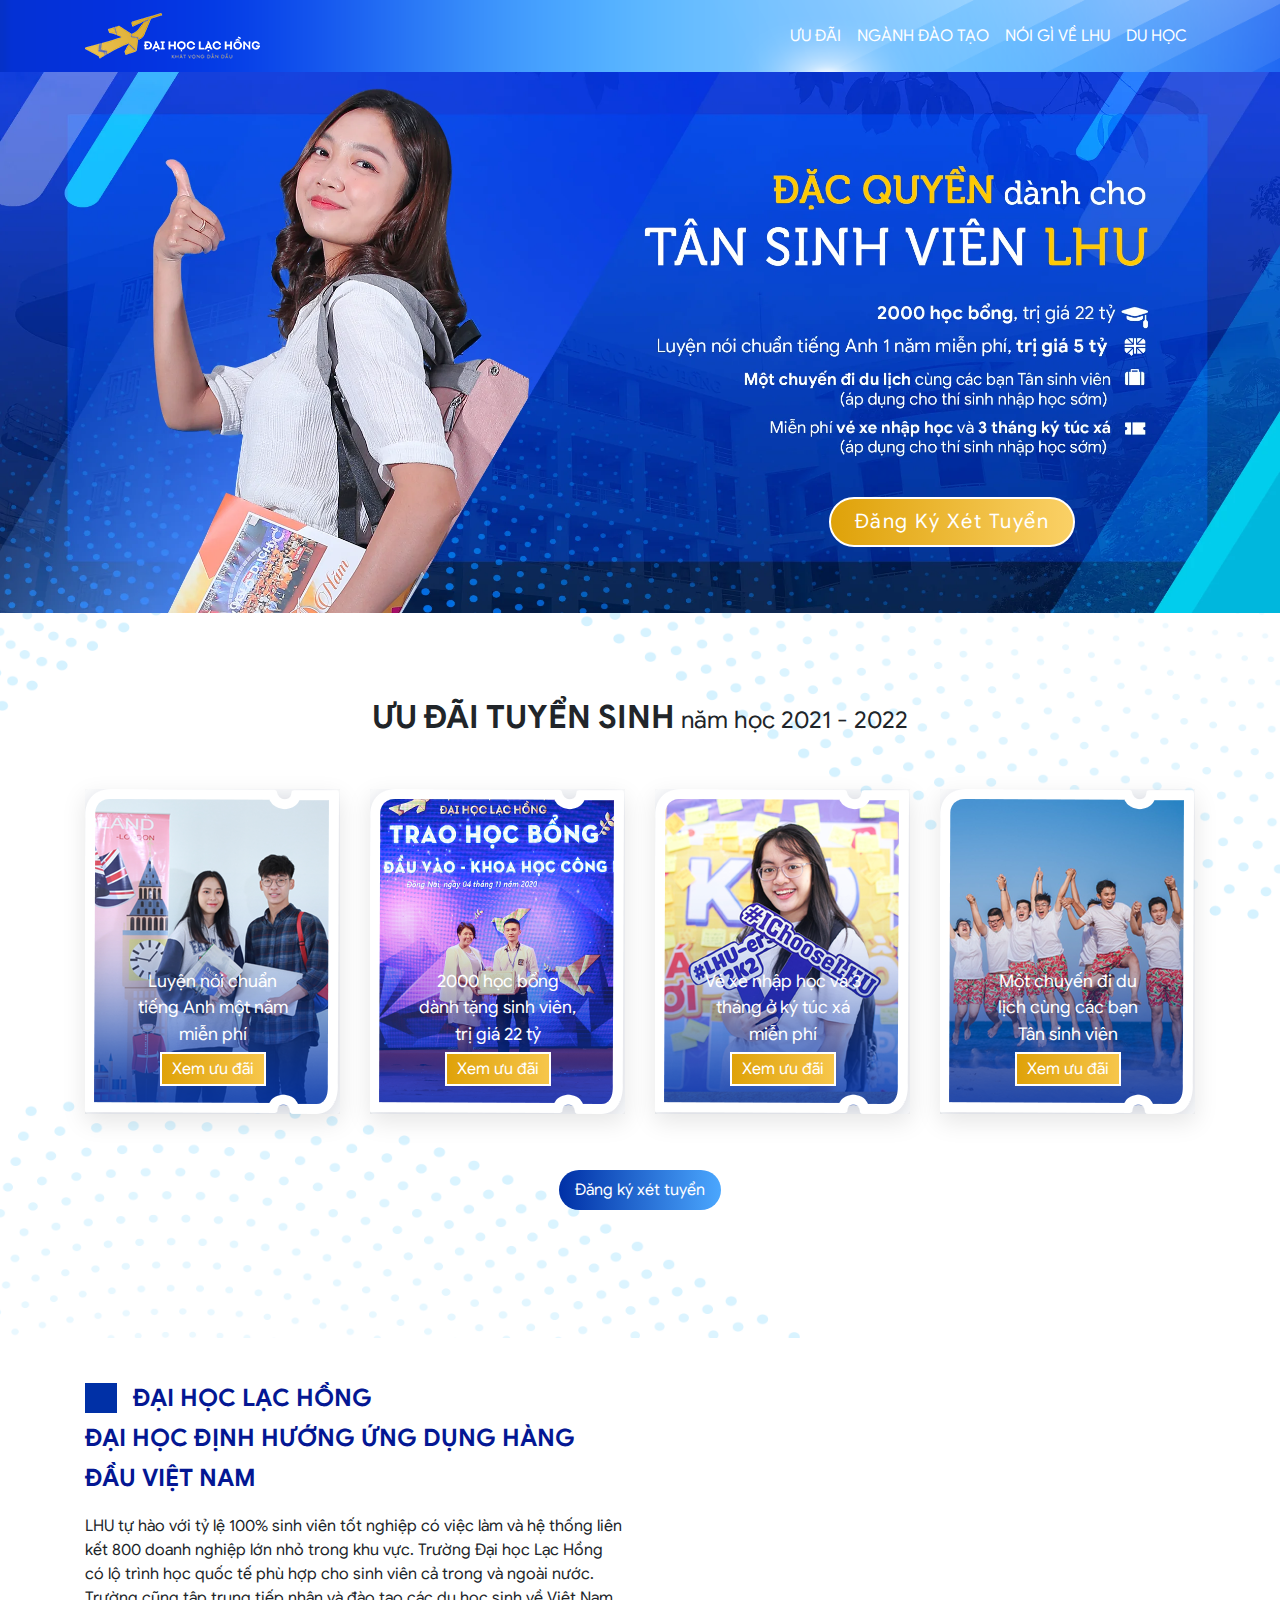
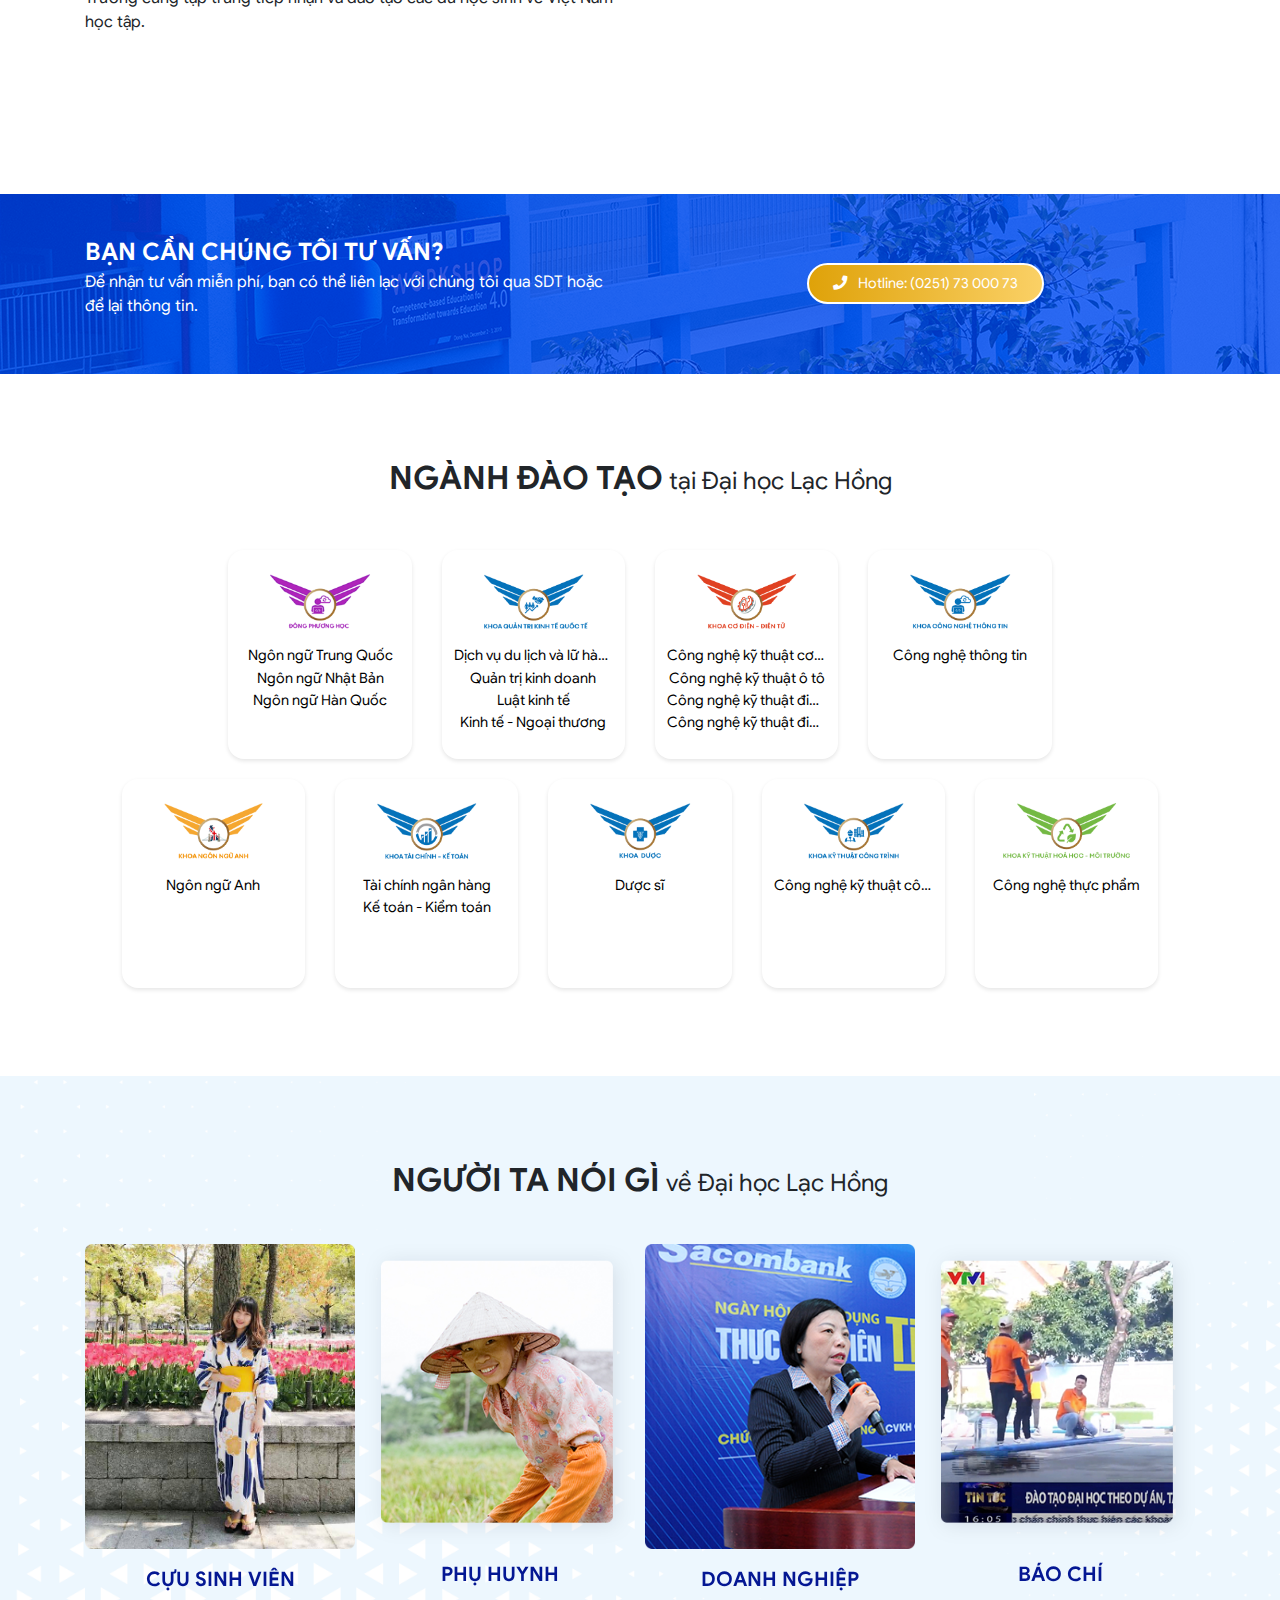
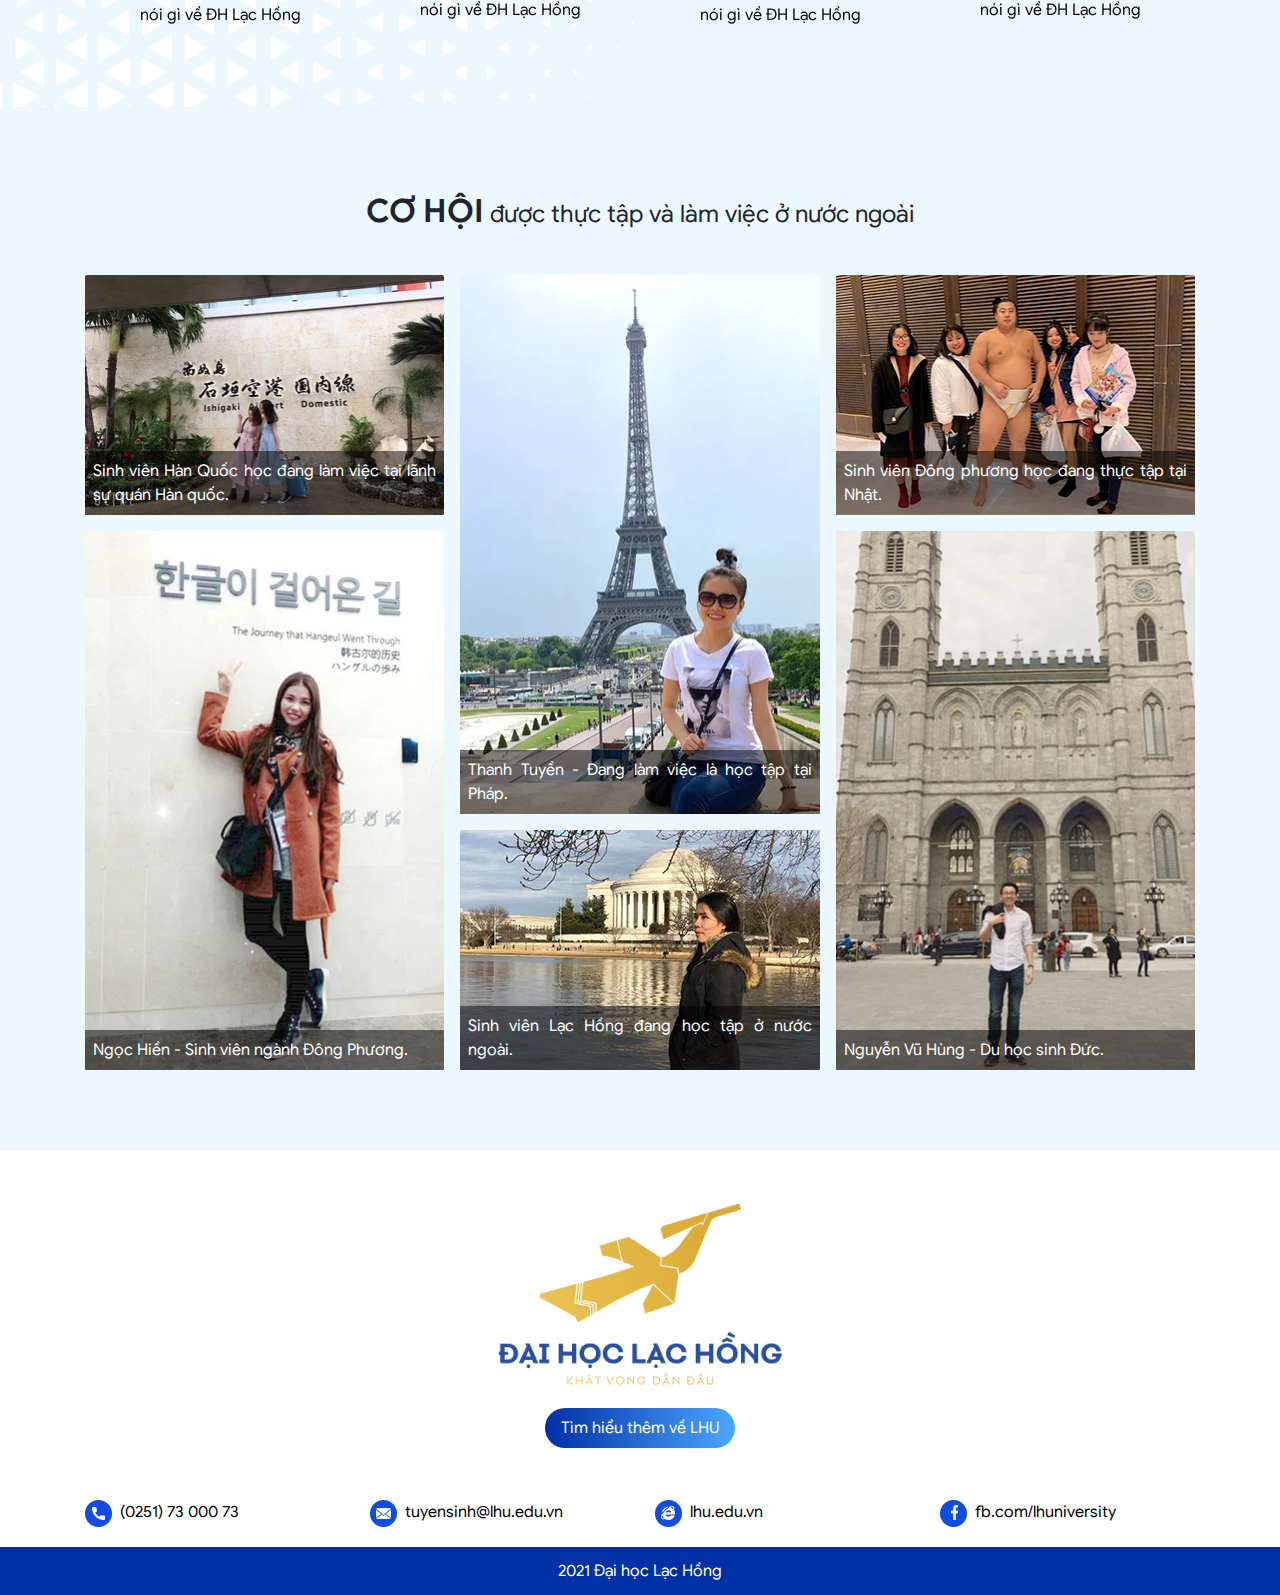
==== commit 9e9ed637: "sua chu ky" ====
--- a/index.html
+++ b/index.html
@@ -303,7 +303,7 @@
                     class="position-absolute text-white w-100 card-uudai-text"
                   >
                     <div class="text-center mx-auto">
-                      Vé xe nhập học và 3 tháng ở kỹ túc xá miễn phí
+                      Vé xe nhập học và 3 tháng ở ký túc xá miễn phí
                     </div>
                     <div class="text-center mx-auto my-2">
                       <span class="btn-uudai-chitiet">Xem ưu đãi</span>
